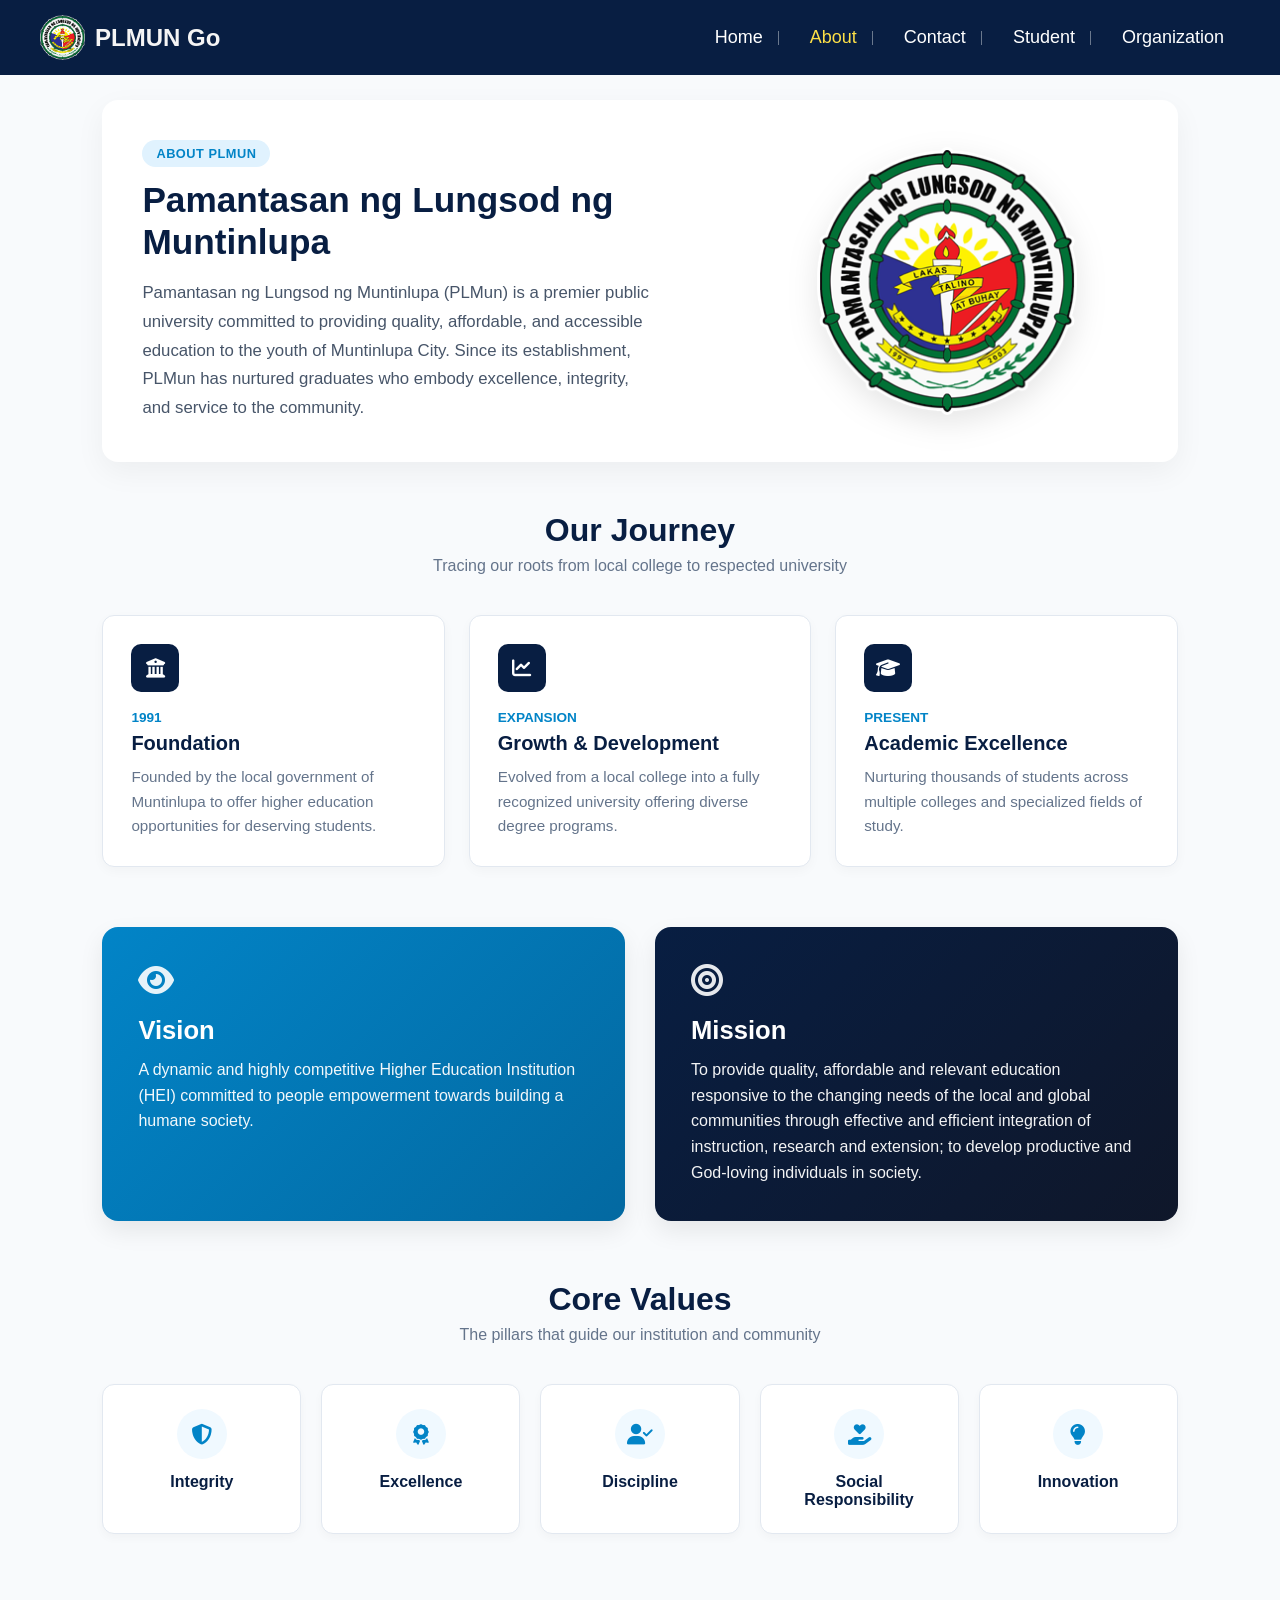
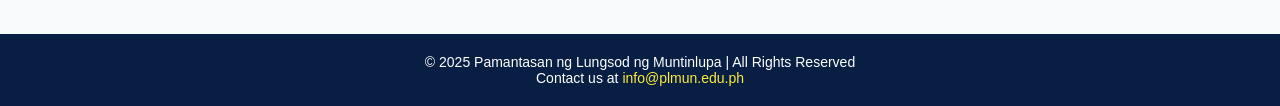
==== PLMUN Go/about.html @ 02c5a623 "Initial commit" ====
<!DOCTYPE html>
<html lang="en">
<head>
  <meta charset="UTF-8">
  <meta name="viewport" content="width=device-width, initial-scale=1.0">
  <title>About | PLMUN GO</title>
  <link rel="stylesheet" href="style.css">
  <!-- FontAwesome Icons for modern visuals -->
  <link rel="stylesheet" href="https://cdnjs.cloudflare.com/ajax/libs/font-awesome/6.4.0/css/all.min.css">
</head>
<body class="student">
  <div class="container">
    <div class="wrapper">

      <!-- Navigation Header -->
      <nav class="top-nav">
        <div class="logo">
          <img src="images/plmunlogo.png" alt="PLMun Logo" class="logo-icon">
          <h1>PLMUN Go</h1>
        </div>

        <div class="nav-toggle">
          <span></span>
          <span></span>
          <span></span>
        </div>

        <div class="nav-links">
          <a href="index.html">Home</a>
          <a href="about.html" class="active">About</a>
          <a href="contact.html">Contact</a>
          <a href="student.html">Student</a>
          <a href="organization.html">Organization</a>
        </div>
      </nav>

      <main class="about-page">
        <!-- 1. Hero / Overview Section -->
        <section class="about-hero">
          <div class="hero-text">
            <span class="badge">ABOUT PLMUN</span>
            <h2>Pamantasan ng Lungsod ng Muntinlupa</h2>
            <p>
              Pamantasan ng Lungsod ng Muntinlupa (PLMun) is a premier public university committed to
              providing quality, affordable, and accessible education to the youth of Muntinlupa City.
              Since its establishment, PLMun has nurtured graduates who embody excellence,
              integrity, and service to the community.
            </p>
          </div>
          <div class="hero-image">
            <img src="images/plmunlogo.png" alt="PLMun Campus Graphic">
          </div>
        </section>

        <!-- 2. Interactive / Timeline History Section -->
        <section class="history-section">
          <div class="section-header">
            <h2>Our Journey</h2>
            <p>Tracing our roots from local college to respected university</p>
          </div>
          
          <div class="timeline">
            <div class="timeline-item">
              <div class="timeline-icon"><i class="fa-solid fa-building-columns"></i></div>
              <div class="timeline-content">
                <span class="year">1991</span>
                <h3>Foundation</h3>
                <p>Founded by the local government of Muntinlupa to offer higher education opportunities for deserving students.</p>
              </div>
            </div>

            <div class="timeline-item">
              <div class="timeline-icon"><i class="fa-solid fa-chart-line"></i></div>
              <div class="timeline-content">
                <span class="year">Expansion</span>
                <h3>Growth & Development</h3>
                <p>Evolved from a local college into a fully recognized university offering diverse degree programs.</p>
              </div>
            </div>

            <div class="timeline-item">
              <div class="timeline-icon"><i class="fa-solid fa-graduation-cap"></i></div>
              <div class="timeline-content">
                <span class="year">Present</span>
                <h3>Academic Excellence</h3>
                <p>Nurturing thousands of students across multiple colleges and specialized fields of study.</p>
              </div>
            </div>
          </div>
        </section>

        <!-- 3. Mission & Vision Grid -->
        <section class="mv-section">
          <div class="mv-card vision-card">
            <div class="mv-icon"><i class="fa-solid fa-eye"></i></div>
            <h3>Vision</h3>
            <p>
              A dynamic and highly competitive Higher Education Institution (HEI)
              committed to people empowerment towards building a humane society.
            </p>
          </div>

          <div class="mv-card mission-card">
            <div class="mv-icon"><i class="fa-solid fa-bullseye"></i></div>
            <h3>Mission</h3>
            <p>
              To provide quality, affordable and relevant education responsive to the changing
              needs of the local and global communities through effective and efficient integration
              of instruction, research and extension; to develop productive and God-loving individuals in society.
            </p>
          </div>
        </section>

        <!-- 4. Core Values Grid -->
        <section class="values-section">
          <div class="section-header">
            <h2>Core Values</h2>
            <p>The pillars that guide our institution and community</p>
          </div>

          <div class="values-grid">
            <div class="value-card">
              <div class="val-icon"><i class="fa-solid fa-shield-halved"></i></div>
              <h4>Integrity</h4>
            </div>
            <div class="value-card">
              <div class="val-icon"><i class="fa-solid fa-award"></i></div>
              <h4>Excellence</h4>
            </div>
            <div class="value-card">
              <div class="val-icon"><i class="fa-solid fa-user-check"></i></div>
              <h4>Discipline</h4>
            </div>
            <div class="value-card">
              <div class="val-icon"><i class="fa-solid fa-hand-holding-heart"></i></div>
              <h4>Social Responsibility</h4>
            </div>
            <div class="value-card">
              <div class="val-icon"><i class="fa-solid fa-lightbulb"></i></div>
              <h4>Innovation</h4>
            </div>
          </div>
        </section>
      </main>

      <!-- Footer -->
      <footer>
        <p>© 2025 Pamantasan ng Lungsod ng Muntinlupa | All Rights Reserved</p>
        <p>Contact us at <a href="mailto:info@plmun.edu.ph">info@plmun.edu.ph</a></p>
      </footer>

    </div> <!-- end .wrapper -->
  </div> <!-- end .container -->
  

  <script src="script.js"></script>
  <script>
    const navToggle = document.querySelector('.nav-toggle');
    const navLinks = document.querySelector('.nav-links');

    navToggle.addEventListener('click', () => {
      navLinks.classList.toggle('active');
    });
  </script>
</body>
</html>
---- PLMUN Go/style.css ----
/* General reset */
* {
  margin: 0;
  padding: 0;
  box-sizing: border-box;
  font-family: 'Poppins', sans-serif;
}

html {
  overflow-y: scroll;
}


body {
  display: flex;
  flex-direction: column;
  min-height: 100vh;
  background-color: #f9fafb;
  overflow-x: hidden;
}

main {
  flex: 1;
}

/* WRAPPER */
.wrapper {
  max-width: 2000px;
  margin: 0 auto;
  background: #fff;
}

/* TOP NAV */
.top-nav {
  position: fixed;
  top: 0;
  left: 0;
  width: 100%;
  display: flex;
  justify-content: space-between;
  align-items: center;
  padding: 15px 40px;
  background-color: #081e42;
  z-index: 1000;
  transition: all s ease;
}

/* NAVBAR WHEN SCROLLED */
.top-nav.scrolled {
    background: linear-gradient(
        to bottom,
        rgba(220, 225, 232, 0.88) 0%,
        rgba(134, 164, 206, 0.65) 55%,
        rgba(47, 75, 114, 0.15) 100%
    );

    backdrop-filter: blur(14px);
    -webkit-backdrop-filter: blur(14px);

    border-bottom: 1px solid rgba(255, 255, 255, 0.25);
    box-shadow: 0 4px 18px rgba(8, 30, 66, 0.08);
}

/* LOGO TEXT */
.top-nav.scrolled .logo h1 {
  color: #081e42;
}

/* NAV LINKS */
.top-nav.scrolled .nav-links a {
  color: #081e42;
}

/* ACTIVE LINK */
.top-nav.scrolled .nav-links a.active {
  color: #D5A900;
}


.top-nav {
  background-color: #081e42;
}

body.about .top-nav,
body.contact .top-nav,
body.student .top-nav,
body.organization .top-nav,
body.services .top-nav,
body.campusmap .top-nav {
  background-color: #081e42;
}

.logo {
  display: flex;
  align-items: center;
  gap: 10px;
}

.logo-icon {
  width: 45px;
  height: 45px;
}

.top-nav h1 {
  color: #f5f5f5;
}

.top-nav .nav-links {
  display: flex;
  flex-wrap: wrap;
  gap: 15px;
}

.top-nav .nav-links a {
  color: white;
  text-decoration: none;
  font-size: 18px;
}

.top-nav .nav-links a:hover {
  color: #ffd700;
}

/* Hamburger toggle for mobile */
.nav-toggle {
  display: none;
  flex-direction: column;
  cursor: pointer;
}

.nav-toggle span {
  height: 3px;
  width: 25px;
  background: white;
  margin: 4px 0;
  border-radius: 2px;
}

@media (max-width: 768px) {
  .nav-toggle {
    display: flex;
  }

  .top-nav .nav-links {
    display: none;
    flex-direction: column;
    width: 100%;
    gap: 10px;
    background-color: rgba(8, 30, 66, 0.95);
    position: absolute;
    top: 60px;
    left: 0;
    padding: 10px 0;
  }

  .top-nav .nav-links.active {
    display: flex;
  }

  .top-nav .nav-links a {
    margin: 5px 20px;
    font-size: 16px;
  }
}

/* HERO SECTION */
.hero {
  background-image: url('images/plmun.png');
  background-size: cover;
  background-position: center;
  height: 40vh;
  min-height: 250px;
  display: flex;
  align-items: center;
  justify-content: center;
  position: relative;
  color: white;
  text-align: center;
  padding: 0 10px;
  padding-top: 30px; 
}

.hero::before {
  content: "";
  position: absolute;
  inset: 0;
  background: rgba(0, 0, 0, 0.4);
}

.hero-text {
  position: relative;
  z-index: 1;
  max-width: 90%;
}

.hero-text h1 {
  font-size: 3em;
}

.hero-text p {
  font-size: 1.2em;
}

/* HERO SECTION RESPONSIVE */
@media (max-width: 768px) {
  .hero {
    padding-top: 60px; /* slightly smaller padding on phones */
  }

  .hero-text h1 {
    font-size: 1.8em;
  }

  .hero-text p {
    font-size: 1em;
  }
}

/* LOWER NAV */
.lower-nav {
  background-color: #081e42;
  display: flex;
  justify-content: center;
  flex-wrap: wrap;
  gap: 40px;
  padding: 15px 0;
}

.lower-nav a {
  color: white;
  text-decoration: none;
  font-size: 18px;
  font-weight: 500;
  transition: color 0.3s;
}

.lower-nav a:hover {
  color: #ffd700;
}

/*.lower-nav {
  background-color: #081e42;
  height: 40px; 
  width: 100%;
}*/


@media (max-width: 768px) {
  .lower-nav {
    display: flex;
    flex-wrap: nowrap;         /* Never wrap */
    justify-content: space-between; /* Spread evenly */
    overflow-x: auto;          /* Allow horizontal scroll if needed */
    padding: 10px 15px;
    gap: 10px;
  }

  .lower-nav a {
    flex: 0 0 auto;            /* Prevent shrinking */
    font-size: 10px;           /* Adjust font for mobile */
    white-space: nowrap;        /* Prevent text from breaking */
    margin: 0;                  /* Remove extra margin */
  }

  /* Optional: hide scrollbar for cleaner look */
  .lower-nav::-webkit-scrollbar {
    display: none;
  }
}


/* ABOUT SECTION */
.about {
  padding: 35px 10%;
  background-color: #f4f4f4;
  text-align: center;
}

.about h1 {
  color: #081e42;
  margin-bottom: 3px;
}

.campus-map-img {
  width: 100%;
  max-width: 950px;
  height: auto;
  display: block;
  margin: 20px auto;
}

/* MAP WRAPPER AND PINS */
.map-wrapper {
  position: relative;
  display: inline-block;
}

.map-pin {
  width: 18px;
  height: 18px;
  background: rgb(247, 247, 247);
  border-radius: 50%;
  position: absolute;
  cursor: pointer;
  transform: translate(-50%, -50%);
  transition: transform 0.2s ease;
  animation: pulse 1.3s infinite ease-out;
}

.map-pin:hover {
  transform: scale(1.3) translate(-50%, -50%);
}

@keyframes pulse {
  0% {
    box-shadow: 0 0 0 0 rgba(77, 106, 142, 0.6);
  }
  70% {
    box-shadow: 0 0 0 15px rgba(10, 58, 117, 0);
  }
  100% {
    box-shadow: 0 0 0 0 rgba(10, 58, 117, 0);
  }
}

.map-popup {
  position: absolute;
  background: white;
  padding: 10px;
  border-radius: 10px;
  box-shadow: 0 4px 15px rgba(0,0,0,0.25);
  width: 230px;
  display: none;
  z-index: 999;
}

.map-popup img {
  width: 100%;
  height: auto;
  border-radius: 8px;
  margin-bottom: 8px;
}

.map-wrapper {
  position: relative; /* Required for pin & popup positioning */
}

.map-popup {
  display: none; /* Hidden by default */
  position: absolute;
  z-index: 1000;
  background: #ffffff;
  border: 1px solid #ccc;
  padding: 10px;
  border-radius: 8px;
  box-shadow: 0 4px 8px rgba(0,0,0,0.2);
  pointer-events: none; /* Prevents flickering when hovering */
}

.map-popup img {
  max-width: 150px;
  height: auto;
  display: block;
  border-radius: 4px;
  margin-bottom: 5px;
}

/* `DIRECTORY SECTION */
/* Office Directory*/
.office-directory {
  margin: 40px 10%;
}

.office-directory.has-open-building {
  padding-bottom: 380px;
}

.directory-title {
  font-size: 32px;
  margin-bottom: 18px;
  font-weight: 700;
  color: #081e42;
  text-align: left;
}

/* 4. Directory Grid layout alignment */
.office-directory-grid {
  display: grid;
  grid-template-columns: repeat(2, 1fr);
  gap: 20px;
  align-items: start; /* Keeps neighboring card aligned to the top */
}

/* 1. Ensure building cards use static positioning and expand vertically */
.building-card {
  position: relative;
  background: #ffffff;
  border-radius: 12px;
  border: 1px solid #e2e8f0;
  overflow: hidden;
  height: auto !important; /* Allows height to expand dynamically */
  transition: all 0.3s ease;
}


/* Header looks like UMak: minimal, bold */
.building-header {
  width: 100%;
  padding: 16px 18px;
  text-align: left;
  background: #ffffff;
  border: none;
  font-size: 18px;
  font-weight: 700;
  color: #122048;
  display: flex;
  align-items: center;
  justify-content: space-between;
  cursor: pointer;
}

.building-header:hover {
  background-color: #ebf2c0;
}


/* plus/minus icon */
.building-icon {
  display: inline-block;
  width: 28px;
  height: 28px;
  line-height: 28px;
  text-align: center;
  font-weight: 700;
  border-radius: 6px;
  background: #f3f6fb;
  color: #0d2361;
  transition: transform 0.25s ease, background 0.25s ease;
}

/* WRAPPER (pushes footer) */
.building-content-wrapper {
  position: relative;
  overflow: visible;
  max-height: 0;
  transition: max-height 0.35s ease;
}

/* 2. Hidden content when card is closed */
.building-content {
  display: none;
  position: static !important; /* Removes absolute positioning */
  padding: 16px 20px;
  background: #ffffff;
  border-top: 1px solid #f1f5f9;
}

/* 3. Show content in standard document flow when active */
.building-card.active .building-content {
  display: block !important;
}

/* details (floor) styling — native but styled cleanly */
.building-content details {
  margin-bottom: 10px;
  background: transparent;
  border-radius: 6px;
  padding: 0;
}

.building-content summary {
  list-style: none;
  cursor: pointer;
  font-weight: 600;
  padding: 10px 12px;
  border-radius: 8px;
  background: #fafafa;
  border: 1px solid #eee;
  display: block;
}

.building-content summary::-webkit-details-marker {
  display: none;
}

.building-content details[open] summary {
  background: #fff;
  border-color: #e6eefc;
  box-shadow: 0 4px 12px rgba(10,45,120,0.04);
}

.building-content ul {
  margin: 8px 12px 12px 18px;
  padding: 0;
}

.building-content ul li {
  margin: 6px 0;
  color: #333;
  font-size: 15px;
}

.building-card {
  align-self: start;
}


/* Active state for header icon */
.building-card.active .building-icon {
  transform: rotate(45deg);
  background: #eaf1ff;
}

/* Responsive adjustment for phones */
@media (max-width: 768px) {
  .office-directory-grid {
    grid-template-columns: 1fr;
  }
}


/* ORGANIZATION IMAGES */
img {
  width: 100px;
  height: 100px;
}


/* FOOTER */
footer {
  width: 100%;
  background-color: #081e42;
  color: white;
  text-align: center;
  padding: 20px 0;  
  font-size: 14px;
  margin-top: auto;
}

footer a {
  color: #FFEB3B;
  text-decoration: none;
}

footer a:hover {
  text-decoration: underline;
}

/* CONTACT PAGE */
body.contact {
  background-color: #ffffff;
}

.content {
  max-width: 600px;
  margin: 100px auto;
  background: #ffffff;
  padding: 40px;
  border-radius: 10px;
  box-shadow: 0 4px 15px rgba(0, 0, 0, 0.1);
}

.content h1 {
  color: #081e42;
  margin-bottom: 10px;
  text-align: center;
}

.content p {
  text-align: center;
  margin-bottom: 25px;
  color: #444;
}

form {
  display: flex;
  flex-direction: column;
  gap: 15px;
}

label {
  font-weight: 500;
  color: #222;
}

input,
textarea {
  width: 100%;
  padding: 10px 12px;
  border: 1px solid #ccc;
  border-radius: 6px;
  font-size: 15px;
  transition: border 0.3s;
}

input:focus,
textarea:focus {
  border-color: #004225;
  outline: none;
}

button {
  background-color: #081e42;
  color: white;
  border: none;
  padding: 12px;
  border-radius: 6px;
  font-size: 16px;
  cursor: pointer;
  transition: background 0.3s;
}

button:hover {
  background-color: #ebf2c0;
}

/* RESPONSIVE FIXES */
@media (max-width: 1024px) {
  .hero-text h1 {
    font-size: 2.5em;
  }
}

@media (max-width: 768px) {
  .hero-text h1 {
    font-size: 2em;
  }

  .card {
    width: 90%;
    max-width: 280px;
  }

  .map-pin {
    width: 14px;
    height: 14px;
  }

  .map-popup {
    width: 180px;
    font-size: 14px;
  }
}

.google-maps-link {
  text-align: center;
  margin: 20px 0;
}

.google-maps-link a {
  display: inline-block;
  background-color: #081e42;
  color: white;
  padding: 12px 22px;
  border-radius: 8px;
  text-decoration: none;
  font-weight: 600;
  transition: 0.3s;
}

.google-maps-link a:hover {
  background-color: #ebf2c0;
  color: #081e42;
}


/* GOOGLE MAPS PREVIEW */
.google-map-preview {
  position: relative;
  width: 85%;
  max-width: 850px;
  margin: 30px auto;
  border-radius: 12px;
  overflow: hidden;
  box-shadow: 0 4px 15px rgba(0,0,0,0.12);
}

.google-map-preview iframe {
  display: block;
  width: 100%;
  height: 350px;
  border: none;
}

.open-maps-button {
  position: absolute;
  top: 15px;
  left: 15px;
  background: white;
  color: #333;
  padding: 12px 18px;
  border-radius: 6px;
  text-decoration: none;
  font-weight: 600;
  font-size: 14px;
  box-shadow: 0 2px 8px rgba(0,0,0,0.2);
  z-index: 2;
}

.open-maps-button:hover {
  background: #f1f1f1;
  color: #081e42;
}

/* AI FACILITY PHOTO */
.ai-facility-image {
    display: block;
    width: 100%;
    max-width: 450px;
    height: 250px;
    object-fit: cover;
    border-radius: 12px;
    margin-top: 15px;
    box-shadow: 0 4px 12px rgba(0, 0, 0, 0.12);
}


/* AI ASSISTANT - FLOATING PANEL OVER CAMPUS MAP */
.ai-section {
    position: relative;
    top: auto;
    left: auto;
    transform: none;
    z-index: 1;
    margin: 30px auto;

    width: 90%;
    max-width: 650px;
    padding: 18px;
    box-sizing: border-box;

    display: grid;
    grid-template-columns: 1fr 180px;
    gap: 12px;

    background: linear-gradient(135deg, rgba(8, 30, 66, 0.96), rgba(91, 75, 160, 0.94));
    color: white;
    border-radius: 18px;
    box-shadow: 0 8px 25px rgba(0, 0, 0, 0.25);
}

.ai-section h2,
.ai-section p {
    grid-column: 1 / -1;
    margin: 0;
}

.ai-section h2 {
    font-size: 20px;
}

.ai-section p {
    font-size: 13px;
    opacity: 0.9;
}

#user-input {
    grid-column: 1;
    width: 100%;
    min-width: 0;
    padding: 11px 13px;
    border: none;
    border-radius: 10px;
    box-sizing: border-box;
}

#send-button {
    grid-column: 2;
    grid-row: 3;
    padding: 10px 16px;
    border: none;
    border-radius: 10px;
    background: #ffffff;
    color: #081e42;
    font-weight: bold;
    cursor: pointer;
}

#ai-response {
    grid-column: 1;
    grid-row: 4;
    padding: 12px;
    background: rgba(255, 255, 255, 0.12);
    border-radius: 10px;
    line-height: 1.5;
    min-height: 65px;
}

#ai-image {
    grid-column: 2;
    grid-row: 4;
    min-width: 0;
}

.ai-facility-image {
    width: 100%;
    height: 130px;
    object-fit: cover;
    border-radius: 10px;
    margin: 0;
}

/* Keep the panel usable on smaller screens */
@media (max-width: 600px) {
    .ai-section {
        width: 94%;
        grid-template-columns: 1fr;
    }

    #user-input,
    #send-button,
    #ai-response,
    #ai-image {
        grid-column: 1;
        grid-row: auto;
    }
}

/* ==========================================================================
   ENHANCED ABOUT PAGE STYLES
   ========================================================================== */

.about-page {
  padding: 100px 8% 60px;
  background-color: #f8fafc;
  color: #1e293b;
}

.section-header {
  text-align: center;
  margin-bottom: 40px;
}

.section-header h2 {
  font-size: 2rem;
  color: #081e42;
  margin-bottom: 8px;
}

.section-header p {
  color: #64748b;
  font-size: 1rem;
}

/* --- Hero Section --- */
.about-hero {
  display: grid;
  grid-template-columns: 1.2fr 0.8fr;
  gap: 40px;
  align-items: center;
  background: #ffffff;
  padding: 40px;
  border-radius: 16px;
  box-shadow: 0 10px 30px rgba(0, 0, 0, 0.05);
  margin-bottom: 50px;
}

.badge {
  display: inline-block;
  background-color: #e0f2fe;
  color: #0284c7;
  font-weight: 600;
  font-size: 0.8rem;
  padding: 6px 14px;
  border-radius: 20px;
  margin-bottom: 12px;
  letter-spacing: 0.5px;
}

.hero-text h2 {
  font-size: 2.2rem;
  color: #081e42;
  margin-bottom: 16px;
  line-height: 1.2;
}

.hero-text p {
  font-size: 1.05rem;
  line-height: 1.7;
  color: #475569;
}

.hero-image {
  display: flex;
  justify-content: center;
}

.hero-image img {
  max-width: 260px;
  width: 100%;
  height: auto;
  filter: drop-shadow(0 10px 15px rgba(0,0,0,0.1));
}

/* --- History Timeline Section --- */
.history-section {
  margin-bottom: 60px;
}

.timeline {
  display: grid;
  grid-template-columns: repeat(auto-fit, minmax(280px, 1fr));
  gap: 24px;
  position: relative;
}

.timeline-item {
  background: #ffffff;
  padding: 28px;
  border-radius: 12px;
  border: 1px solid #e2e8f0;
  box-shadow: 0 4px 12px rgba(0, 0, 0, 0.03);
  transition: transform 0.3s ease, box-shadow 0.3s ease;
  position: relative;
}

.timeline-item:hover {
  transform: translateY(-5px);
  box-shadow: 0 12px 24px rgba(0, 0, 0, 0.08);
}

.timeline-icon {
  width: 48px;
  height: 48px;
  background: #081e42;
  color: #ffffff;
  border-radius: 10px;
  display: flex;
  align-items: center;
  justify-content: center;
  font-size: 1.2rem;
  margin-bottom: 16px;
}

.timeline-content .year {
  font-size: 0.85rem;
  font-weight: 700;
  color: #0284c7;
  text-transform: uppercase;
}

.timeline-content h3 {
  font-size: 1.25rem;
  color: #081e42;
  margin: 6px 0 10px;
}

.timeline-content p {
  font-size: 0.95rem;
  color: #64748b;
  line-height: 1.6;
}

/* --- Mission & Vision Grid --- */
.mv-section {
  display: grid;
  grid-template-columns: repeat(auto-fit, minmax(320px, 1fr));
  gap: 30px;
  margin-bottom: 60px;
}

.mv-card {
  padding: 36px;
  border-radius: 16px;
  color: #ffffff;
  box-shadow: 0 10px 25px rgba(0, 0, 0, 0.08);
}

.vision-card {
  background: linear-gradient(135deg, #0284c7 0%, #0369a1 100%);
}

.mission-card {
  background: linear-gradient(135deg, #081e42 0%, #0f172a 100%);
}

.mv-icon {
  font-size: 2rem;
  margin-bottom: 16px;
  opacity: 0.9;
}

.mv-card h3 {
  font-size: 1.6rem;
  margin-bottom: 12px;
}

.mv-card p {
  font-size: 1rem;
  line-height: 1.6;
  opacity: 0.95;
}

/* --- Core Values Grid --- */
.values-section {
  margin-bottom: 40px;
}

.values-grid {
  display: grid;
  grid-template-columns: repeat(auto-fit, minmax(180px, 1fr));
  gap: 20px;
}

.value-card {
  background: #ffffff;
  padding: 24px;
  border-radius: 12px;
  text-align: center;
  border: 1px solid #e2e8f0;
  box-shadow: 0 4px 10px rgba(0,0,0,0.03);
  transition: all 0.3s ease;
}

.value-card:hover {
  transform: translateY(-6px);
  border-color: #0284c7;
  box-shadow: 0 10px 20px rgba(2, 132, 199, 0.12);
}

.val-icon {
  width: 50px;
  height: 50px;
  background: #f0f9ff;
  color: #0284c7;
  border-radius: 50%;
  display: flex;
  align-items: center;
  justify-content: center;
  font-size: 1.3rem;
  margin: 0 auto 14px;
}

.value-card h4 {
  font-size: 1rem;
  color: #081e42;
  font-weight: 600;
}

/* Responsive adjustments */
@media (max-width: 768px) {
  .about-hero {
    grid-template-columns: 1fr;
    text-align: center;
  }
  
  .hero-image {
    order: -1;
  }
  
  .mv-section {
    grid-template-columns: 1fr;
  }
}

/* ==========================================================================
   STUDENT LIFE PAGE STYLES (PORTAL & DASHBOARD DESIGN)
   ========================================================================== */

.student-page {
  padding: 100px 8% 60px;
  background-color: #f1f5f9;
}

.student-section {
  margin-bottom: 50px;
}

.section-title {
  margin-bottom: 24px;
}

.section-title h2 {
  font-size: 1.8rem;
  color: #081e42;
  display: flex;
  align-items: center;
  gap: 12px;
}

.icon-gold {
  color: #eab308;
}

.section-title p {
  color: #64748b;
  font-size: 0.98rem;
  margin-top: 4px;
}

/* --- Hero Banner --- */
.student-hero {
  background: linear-gradient(135deg, #081e42 0%, #1e3a8a 60%, #0284c7 100%);
  color: #ffffff;
  padding: 45px 40px;
  border-radius: 20px;
  box-shadow: 0 15px 35px rgba(8, 30, 66, 0.15);
  margin-bottom: 40px;
  position: relative;
  overflow: hidden;
}

.student-tag {
  display: inline-block;
  background: rgba(255, 255, 255, 0.15);
  backdrop-filter: blur(8px);
  padding: 6px 14px;
  border-radius: 30px;
  font-size: 0.78rem;
  font-weight: 700;
  letter-spacing: 1px;
  margin-bottom: 16px;
  color: #fde047;
}

.hero-content h1 {
  font-size: 2.4rem;
  margin-bottom: 14px;
}

.hero-content p {
  font-size: 1.05rem;
  line-height: 1.7;
  max-width: 850px;
  opacity: 0.92;
}

.quick-highlights {
  display: flex;
  flex-wrap: wrap;
  gap: 12px;
  margin-top: 24px;
}

.pill-badge {
  background: rgba(255, 255, 255, 0.1);
  border: 1px solid rgba(255, 255, 255, 0.2);
  padding: 8px 16px;
  border-radius: 20px;
  font-size: 0.88rem;
  display: flex;
  align-items: center;
  gap: 8px;
}

/* --- Academic Support Cards --- */
.support-grid {
  display: grid;
  grid-template-columns: repeat(auto-fit, minmax(280px, 1fr));
  gap: 24px;
}

.support-card {
  background: #ffffff;
  padding: 30px;
  border-radius: 16px;
  box-shadow: 0 4px 15px rgba(0, 0, 0, 0.03);
  border: 1px solid #e2e8f0;
  transition: all 0.3s ease;
  position: relative;
  overflow: hidden;
}

.support-card::before {
  content: '';
  position: absolute;
  top: 0;
  left: 0;
  width: 100%;
  height: 4px;
  background: #0284c7;
  opacity: 0;
  transition: opacity 0.3s ease;
}

.support-card:hover {
  transform: translateY(-6px);
  box-shadow: 0 12px 25px rgba(0, 0, 0, 0.08);
}

.support-card:hover::before {
  opacity: 1;
}

.support-icon {
  width: 52px;
  height: 52px;
  border-radius: 12px;
  display: flex;
  align-items: center;
  justify-content: center;
  font-size: 1.3rem;
  margin-bottom: 18px;
}

.support-icon.blue { background: #e0f2fe; color: #0284c7; }
.support-icon.green { background: #dcfce7; color: #16a34a; }
.support-icon.purple { background: #f3e8ff; color: #9333ea; }

.support-card h3 {
  color: #081e42;
  font-size: 1.25rem;
  margin-bottom: 10px;
}

.support-card p {
  color: #64748b;
  font-size: 0.95rem;
  line-height: 1.6;
}

/* --- Scholarship Cards --- */
.scholarship-container {
  display: flex;
  flex-direction: column;
  gap: 16px;
}

.scholar-item {
  background: #ffffff;
  padding: 22px 28px;
  border-radius: 14px;
  display: flex;
  align-items: center;
  gap: 20px;
  border: 1px solid #e2e8f0;
  box-shadow: 0 2px 8px rgba(0,0,0,0.02);
  transition: transform 0.2s ease, border-color 0.2s ease;
}

.scholar-item:hover {
  transform: translateX(6px);
  border-color: #3b82f6;
}

.scholar-badge {
  width: 48px;
  height: 48px;
  background: #fef3c7;
  color: #d97706;
  border-radius: 50%;
  display: flex;
  align-items: center;
  justify-content: center;
  font-size: 1.2rem;
  flex-shrink: 0;
}

.scholar-details h3 {
  font-size: 1.1rem;
  color: #081e42;
  margin-bottom: 2px;
}

.scholar-details .sub-text {
  display: inline-block;
  font-size: 0.78rem;
  font-weight: 700;
  color: #2563eb;
  text-transform: uppercase;
  margin-bottom: 6px;
}

.scholar-details p {
  font-size: 0.92rem;
  color: #64748b;
  line-height: 1.5;
}

/* --- Campus Experience Banner --- */
.campus-experience-banner {
  background: #0f172a;
  color: #ffffff;
  padding: 40px;
  border-radius: 18px;
  text-align: center;
  box-shadow: 0 10px 25px rgba(0,0,0,0.1);
}

.banner-text h2 {
  font-size: 1.8rem;
  margin-bottom: 12px;
  color: #38bdf8;
}

.banner-text p {
  max-width: 700px;
  margin: 0 auto 20px;
  color: #94a3b8;
  font-size: 1.05rem;
  line-height: 1.6;
}

.banner-motto {
  display: inline-block;
  background: #0284c7;
  color: #ffffff;
  font-weight: 700;
  padding: 10px 24px;
  border-radius: 30px;
  letter-spacing: 0.5px;
}

/* Responsive */
@media (max-width: 768px) {
  .scholar-item {
    flex-direction: column;
    align-items: flex-start;
  }
}

/* ==========================================================================
   EQUAL 4-PHOTO GALLERY GRID
   ========================================================================== */

.equal-grid {
  display: grid;
  grid-template-columns: repeat(2, 1fr);
  gap: 20px;
}

.equal-item {
  position: relative;
  height: 240px;
  border-radius: 16px;
  overflow: hidden;
  box-shadow: 0 4px 15px rgba(0, 0, 0, 0.05);
  border: 1px solid #e2e8f0;
}

.equal-item img {
  width: 100%;
  height: 100%;
  object-fit: cover;
  display: block;
  transition: transform 0.4s ease;
}

.equal-item:hover img {
  transform: scale(1.06);
}

.equal-overlay {
  position: absolute;
  inset: 0;
  background: linear-gradient(to top, rgba(8, 30, 66, 0.85) 0%, transparent 60%);
  display: flex;
  align-items: flex-end;
  padding: 20px;
  opacity: 0;
  transition: opacity 0.3s ease;
}

.equal-item:hover .equal-overlay {
  opacity: 1;
}

.equal-overlay span {
  color: #ffffff;
  font-weight: 600;
  font-size: 1rem;
  letter-spacing: 0.5px;
}

/* Responsive adjustment for small mobile screens */
@media (max-width: 600px) {
  .equal-grid {
    grid-template-columns: 1fr;
  }
  .equal-item {
    height: 200px;
  }
}

/* ==========================================================================
   ORGANIZATION PAGE (SPLIT CONTENT WITH STANDARD NAV & FOOTER)
   ========================================================================== */

/* --- Ensure grid items stretch to match each other's full height --- */
.org-split-container {
  display: grid;
  grid-template-columns: 1fr 1fr;
  gap: 30px;
  padding: 110px 8% 60px;
  align-items: stretch; /* <--- Change from 'start' to 'stretch' */
}

/* --- Left Side: Building Image Pane --- */
.org-image-pane {
  background-image: url('images/Research Building.png');
  background-size: cover;
  background-position: center;
  background-repeat: no-repeat;
  height: 100%; /* <--- Change from 580px to 100% */
  min-height: 580px; /* Ensures it stays tall even on shorter screens */
  border-radius: 20px;
  position: sticky;
  top: 110px;
  box-shadow: 0 10px 30px rgba(8, 30, 66, 0.12);
  display: flex;
  align-items: flex-end;
  padding: 24px;
  overflow: hidden;
}

.image-caption-badge {
  background: rgba(8, 30, 66, 0.85);
  backdrop-filter: blur(8px);
  color: #ffffff;
  padding: 10px 18px;
  border-radius: 30px;
  font-size: 0.88rem;
  font-weight: 600;
  display: flex;
  align-items: center;
  gap: 8px;
  border: 1px solid rgba(255, 255, 255, 0.2);
}

.image-caption-badge i {
  color: #fde047; /* Gold icon */
}

/* --- Right Side: Content Blocks --- */
.org-text-pane {
  display: flex;
  flex-direction: column;
  gap: 24px;
}

.org-header-block {
  margin-bottom: 8px;
}

.org-header-block h1 {
  font-size: 2.2rem;
  color: #081e42;
  margin-bottom: 12px;
  display: flex;
  align-items: center;
  gap: 12px;
}

.org-header-block p {
  font-size: 1.05rem;
  line-height: 1.7;
  color: #64748b;
}

/* Styled Content Cards */
.org-card {
  background: #ffffff;
  padding: 28px;
  border-radius: 16px;
  border: 1px solid #e2e8f0;
  box-shadow: 0 4px 15px rgba(0, 0, 0, 0.03);
  transition: transform 0.3s ease, border-color 0.3s ease;
}

.org-card:hover {
  transform: translateY(-4px);
  border-color: #0284c7;
}

.org-card h2 {
  font-size: 1.3rem;
  color: #081e42;
  margin-bottom: 16px;
  display: flex;
  align-items: center;
  gap: 10px;
}

.org-card p {
  font-size: 0.98rem;
  line-height: 1.65;
  color: #64748b;
}

/* Styled Bullet Points with Checkmarks */
.styled-org-list {
  list-style: none;
  padding: 0;
  margin: 0;
}

.styled-org-list li {
  position: relative;
  padding-left: 28px;
  margin-bottom: 14px;
  font-size: 0.98rem;
  line-height: 1.6;
  color: #64748b;
}

.styled-org-list li:last-child {
  margin-bottom: 0;
}

.styled-org-list li::before {
  content: '✓';
  position: absolute;
  left: 0;
  top: 0;
  color: #16a34a; /* Green checkmark */
  font-weight: bold;
  font-size: 1rem;
}

.styled-org-list li strong {
  color: #081e42;
}

/* Icon Colors */
.icon-gold { color: #eab308; }
.icon-blue { color: #0284c7; }

/* Responsive adjustments for smaller devices */
@media (max-width: 992px) {
  .org-split-container {
    grid-template-columns: 1fr;
    padding-top: 100px;
  }

  .org-image-pane {
    position: relative;
    top: 0;
    height: 320px;
  }
}

/* ==========================================================================
   ADMISSIONS PAGE (FLOWCHART & ACCORDION DESIGN)
   ========================================================================== */

.admissions-container {
  padding: 40px 8% 60px;
  background-color: #f8fafc;
}

/* Sub-nav banner header */
.sub-nav-hero {
  background: linear-gradient(rgba(8, 30, 66, 0.85), rgba(8, 30, 66, 0.85)), url('images/Research Building.png');
  background-size: cover;
  background-position: center;
  color: #ffffff;
  padding-top: 100px;
  text-align: center;
}

.hero-overlay-text {
  padding: 30px 20px;
}

.hero-overlay-text h1 {
  font-size: 2.5rem;
  letter-spacing: 1px;
}

.hero-overlay-text p {
  color: #93c5fd;
  font-size: 1rem;
  margin-top: 6px;
}

.sub-nav-bar {
  display: flex;
  justify-content: center;
  background: rgba(15, 23, 42, 0.95);
  backdrop-filter: blur(8px);
  border-top: 1px solid rgba(255,255,255,0.1);
  overflow-x: auto;
}

.sub-link {
  color: #94a3b8;
  padding: 14px 24px;
  text-decoration: none;
  font-weight: 600;
  font-size: 0.92rem;
  transition: all 0.3s ease;
  border-bottom: 3px solid transparent;
}

.sub-link:hover, .sub-link.active {
  color: #ffffff;
  border-bottom-color: #38bdf8;
  background: rgba(255, 255, 255, 0.05);
}

/* Intro Section */
.adm-intro {
  background: #ffffff;
  padding: 30px;
  border-radius: 16px;
  border: 1px solid #e2e8f0;
  margin-bottom: 40px;
  box-shadow: 0 4px 12px rgba(0,0,0,0.02);
}

.adm-intro h2 {
  color: #081e42;
  font-size: 1.6rem;
  margin-bottom: 8px;
  display: flex;
  align-items: center;
  gap: 10px;
}

.adm-intro p {
  color: #64748b;
  font-size: 1rem;
  line-height: 1.6;
}

/* Section Header Titles */
.adm-section-header {
  margin-bottom: 24px;
}

.adm-section-header h3 {
  font-size: 1.4rem;
  color: #081e42;
  display: flex;
  align-items: center;
  gap: 10px;
}

.adm-section-header p {
  color: #64748b;
  font-size: 0.92rem;
  margin-top: 4px;
}

/* --- 1. Step-by-Step Connected Flowchart --- */
.process-flowchart {
  display: flex;
  flex-direction: column;
  gap: 0;
  position: relative;
  margin-bottom: 40px;
}

.flow-step {
  display: flex;
  gap: 20px;
  position: relative;
  padding-bottom: 28px;
}

/* Vertical connecting line */
.flow-step:not(:last-child)::before {
  content: '';
  position: absolute;
  left: 22px;
  top: 45px;
  bottom: 0;
  width: 3px;
  background: #cbd5e1;
}

.step-number {
  width: 46px;
  height: 46px;
  border-radius: 50%;
  background: #0284c7;
  color: #ffffff;
  font-weight: 700;
  font-size: 1.2rem;
  display: flex;
  align-items: center;
  justify-content: center;
  flex-shrink: 0;
  box-shadow: 0 4px 10px rgba(2, 132, 199, 0.25);
  z-index: 2;
}

.step-content {
  background: #ffffff;
  padding: 18px 24px;
  border-radius: 12px;
  border: 1px solid #e2e8f0;
  width: 100%;
  box-shadow: 0 2px 8px rgba(0,0,0,0.02);
}

.step-content h4 {
  font-size: 1.1rem;
  color: #081e42;
  margin-bottom: 4px;
}

.step-content p {
  font-size: 0.92rem;
  color: #64748b;
  line-height: 1.5;
}

/* --- 2. Tuition Callout Banner --- */
.tuition-callout {
  background: linear-gradient(135deg, #065f46 0%, #047857 100%);
  color: #ffffff;
  padding: 32px;
  border-radius: 16px;
  margin-bottom: 40px;
  box-shadow: 0 10px 25px rgba(4, 120, 87, 0.15);
}

.tuition-badge {
  display: inline-flex;
  align-items: center;
  gap: 6px;
  background: rgba(255,255,255,0.2);
  padding: 6px 14px;
  border-radius: 20px;
  font-size: 0.78rem;
  font-weight: 700;
  letter-spacing: 0.5px;
  margin-bottom: 12px;
}

.tuition-callout h3 {
  font-size: 1.5rem;
  margin-bottom: 8px;
}

.tuition-callout p {
  font-size: 1rem;
  line-height: 1.6;
  opacity: 0.95;
}

/* --- 3. Interactive Accordions (HTML <details>) --- */
.accordion-container {
  display: flex;
  flex-direction: column;
  gap: 14px;
  margin-bottom: 30px;
}

.accordion-item {
  background: #ffffff;
  border: 1px solid #e2e8f0;
  border-radius: 12px;
  overflow: hidden;
  transition: border-color 0.2s ease;
}

.accordion-item[open] {
  border-color: #0284c7;
}

.accordion-header {
  padding: 18px 24px;
  font-weight: 600;
  color: #081e42;
  cursor: pointer;
  display: flex;
  justify-content: space-between;
  align-items: center;
  list-style: none; /* Hide default browser triangle */
  user-select: none;
}

.accordion-header::-webkit-details-marker {
  display: none;
}

.accordion-header span {
  display: flex;
  align-items: center;
  gap: 10px;
  font-size: 1.05rem;
}

.arrow-icon {
  color: #64748b;
  transition: transform 0.3s ease;
}

.accordion-item[open] .arrow-icon {
  transform: rotate(180deg);
  color: #0284c7;
}

.accordion-body {
  padding: 0 24px 20px;
  color: #64748b;
  font-size: 0.95rem;
  line-height: 1.6;
}

/* ==========================================================================
   ACADEMIC PROGRAMS PAGE STYLES
   ========================================================================== */

.programs-container {
  padding: 40px 8% 60px;
  background-color: #f8fafc;
}

.prog-intro {
  background: #ffffff;
  padding: 30px;
  border-radius: 16px;
  border: 1px solid #e2e8f0;
  margin-bottom: 40px;
  box-shadow: 0 4px 12px rgba(0, 0, 0, 0.02);
}

.prog-intro h2 {
  color: #081e42;
  font-size: 1.6rem;
  margin-bottom: 8px;
  display: flex;
  align-items: center;
  gap: 10px;
}

.prog-intro p {
  color: #64748b;
  font-size: 1rem;
  line-height: 1.6;
}

.prog-section-header {
  margin-bottom: 24px;
}

.prog-section-header h3 {
  font-size: 1.4rem;
  color: #081e42;
  display: flex;
  align-items: center;
  gap: 10px;
}

.prog-section-header p {
  color: #64748b;
  font-size: 0.92rem;
  margin-top: 4px;
}

/* College Grid Layout */
.college-grid {
  display: grid;
  grid-template-columns: repeat(auto-fit, minmax(320px, 1fr));
  gap: 20px;
  margin-bottom: 40px;
}

.college-card {
  background: #ffffff;
  padding: 26px;
  border-radius: 16px;
  border: 1px solid #e2e8f0;
  box-shadow: 0 4px 12px rgba(0, 0, 0, 0.03);
  transition: transform 0.3s ease, border-color 0.3s ease;
}

.college-card:hover {
  transform: translateY(-5px);
  border-color: #0284c7;
}

.college-badge {
  width: 44px;
  height: 44px;
  border-radius: 10px;
  display: flex;
  align-items: center;
  justify-content: center;
  font-size: 1.2rem;
  margin-bottom: 16px;
}

.college-badge.blue { background: #e0f2fe; color: #0284c7; }
.college-badge.green { background: #dcfce7; color: #16a34a; }
.college-badge.red { background: #fee2e2; color: #dc2626; }
.college-badge.purple { background: #f3e8ff; color: #9333ea; }
.college-badge.orange { background: #ffedd5; color: #ea580c; }
.college-badge.teal { background: #ccfbf1; color: #0d9488; }
.college-badge.yellow { background: #fef3c7; color: #d97706; }

.college-card h4 {
  font-size: 1.1rem;
  color: #081e42;
  margin-bottom: 14px;
  line-height: 1.4;
}

.college-card ul {
  list-style: none;
  padding: 0;
  margin: 0;
}

.college-card li {
  position: relative;
  padding-left: 20px;
  margin-bottom: 8px;
  font-size: 0.92rem;
  color: #475569;
  line-height: 1.5;
}

.college-card li::before {
  content: '•';
  position: absolute;
  left: 4px;
  color: #0284c7;
  font-size: 1.2rem;
  line-height: 1;
}

/* Split Row for Graduate and Special Programs */
.split-programs-row {
  display: grid;
  grid-template-columns: 1fr 1fr;
  gap: 24px;
}

.special-card {
  background: #ffffff;
  padding: 30px;
  border-radius: 16px;
  border: 1px solid #e2e8f0;
  box-shadow: 0 4px 15px rgba(0, 0, 0, 0.04);
}

.special-badge {
  width: 48px;
  height: 48px;
  border-radius: 50%;
  background: #081e42;
  color: #ffffff;
  display: flex;
  align-items: center;
  justify-content: center;
  font-size: 1.2rem;
  margin-bottom: 16px;
}

.special-badge.gold {
  background: #fef3c7;
  color: #d97706;
}

.special-card h3 {
  font-size: 1.3rem;
  color: #081e42;
  margin-bottom: 14px;
}

.special-desc {
  font-weight: 700;
  color: #0284c7;
  margin-bottom: 8px;
  font-size: 0.95rem;
}

.special-list {
  list-style: none;
  padding: 0;
}

.special-list li {
  position: relative;
  padding-left: 22px;
  margin-bottom: 10px;
  font-size: 0.94rem;
  color: #475569;
}

.special-list li::before {
  content: '✓';
  position: absolute;
  left: 0;
  color: #16a34a;
  font-weight: bold;
}

/* Responsive adjustments */
@media (max-width: 768px) {
  .split-programs-row {
    grid-template-columns: 1fr;
  }
}

/* ==========================================================================
   PLMUN NEWS PAGE (TEXT-ONLY COMPONENT DESIGN)
   ========================================================================== */

.news-container {
  padding: 40px 8% 60px;
  background-color: #f8fafc;
}

.news-intro {
  margin-bottom: 30px;
}

.news-intro h2 {
  font-size: 1.8rem;
  color: #081e42;
  display: flex;
  align-items: center;
  gap: 12px;
}

.news-intro p {
  color: #64748b;
  font-size: 1rem;
  margin-top: 6px;
}

/* --- Featured Top News Story --- */
.featured-news-card {
  background: linear-gradient(135deg, #081e42 0%, #1e3a8a 100%);
  color: #ffffff;
  padding: 32px;
  border-radius: 20px;
  box-shadow: 0 10px 25px rgba(8, 30, 66, 0.15);
  margin-bottom: 35px;
  position: relative;
  overflow: hidden;
}

.featured-tag {
  display: inline-block;
  background: rgba(234, 179, 8, 0.2);
  color: #fde047;
  border: 1px solid rgba(234, 179, 8, 0.4);
  padding: 4px 12px;
  border-radius: 20px;
  font-size: 0.75rem;
  font-weight: 700;
  letter-spacing: 0.5px;
  margin-bottom: 20px;
}

.featured-body {
  display: flex;
  gap: 24px;
  align-items: flex-start;
}

.featured-content h3 {
  font-size: 1.5rem;
  margin-bottom: 10px;
  color: #ffffff;
}

.featured-content p {
  color: #cbd5e1;
  font-size: 1rem;
  line-height: 1.6;
}

/* --- Date Badge Graphic --- */
.date-badge {
  background: #f1f5f9;
  border: 1px solid #e2e8f0;
  color: #081e42;
  min-width: 65px;
  height: 65px;
  border-radius: 12px;
  display: flex;
  flex-direction: column;
  align-items: center;
  justify-content: center;
  flex-shrink: 0;
}

.date-badge.gold {
  background: #fde047;
  color: #081e42;
  border: none;
}

.date-badge .day {
  font-size: 1.1rem;
  font-weight: 800;
  line-height: 1;
}

.date-badge .month {
  font-size: 0.68rem;
  font-weight: 700;
  letter-spacing: 0.5px;
  margin-top: 2px;
}

/* --- News Feed Cards --- */
.news-feed {
  display: flex;
  flex-direction: column;
  gap: 20px;
  margin-bottom: 40px;
}

.news-item-card {
  background: #ffffff;
  padding: 24px;
  border-radius: 16px;
  border: 1px solid #e2e8f0;
  display: flex;
  gap: 20px;
  box-shadow: 0 4px 12px rgba(0, 0, 0, 0.02);
  align-items: flex-start;
}

.card-meta {
  display: flex;
  align-items: center;
  gap: 12px;
  margin-bottom: 8px;
}

.category-pill {
  padding: 3px 10px;
  border-radius: 6px;
  font-size: 0.72rem;
  font-weight: 700;
  letter-spacing: 0.5px;
}

.category-pill.blue { background: #e0f2fe; color: #0284c7; }
.category-pill.green { background: #dcfce7; color: #16a34a; }
.category-pill.purple { background: #f3e8ff; color: #9333ea; }

.read-time {
  font-size: 0.8rem;
  color: #94a3b8;
}

.news-item-content h3 {
  font-size: 1.25rem;
  color: #081e42;
  margin-bottom: 8px;
}

.news-item-content p {
  font-size: 0.95rem;
  color: #64748b;
  line-height: 1.6;
}

/* --- Official Portal Button Banner --- */
.official-portal-banner {
  background: #ffffff;
  border: 2px dashed #cbd5e1;
  padding: 24px 30px;
  border-radius: 16px;
  display: flex;
  justify-content: space-between;
  align-items: center;
  gap: 20px;
}

.portal-text h4 {
  font-size: 1.1rem;
  color: #081e42;
  margin-bottom: 4px;
}

.portal-text p {
  font-size: 0.9rem;
  color: #64748b;
}

.portal-btn {
  background: #0284c7;
  color: #ffffff;
  text-decoration: none;
  padding: 10px 20px;
  border-radius: 10px;
  font-size: 0.9rem;
  font-weight: 600;
  white-space: nowrap;
}

/* Responsive adjustment */
@media (max-width: 768px) {
  .featured-body, .news-item-card, .official-portal-banner {
    flex-direction: column;
  }
}

/* ==========================================================================
   CAMPUS LIFE PAGE (TEXT FACILITIES & STUDENT ACTIVITY PHOTO CARDS)
   ========================================================================== */

.cl-container {
  padding: 40px 8% 60px;
  background-color: #f8fafc;
}

.cl-intro {
  margin-bottom: 35px;
}

.cl-intro h2 {
  font-size: 1.8rem;
  color: #081e42;
  display: flex;
  align-items: center;
  gap: 12px;
}

.cl-intro p {
  color: #64748b;
  font-size: 1.02rem;
  margin-top: 6px;
  line-height: 1.6;
}

/* Fixed 2x2 Equal Grid for Facilities */
.facility-text-grid {
  display: grid;
  grid-template-columns: repeat(2, 1fr); /* Forces exactly 2 columns */
  gap: 24px;
  margin-bottom: 45px;
}

/* Responsive fix for mobile devices */
@media (max-width: 650px) {
  .facility-text-grid {
    grid-template-columns: 1fr; /* Stacks to 1 column on small phones */
  }
}

.facility-text-card {
  background: #ffffff;
  padding: 24px;
  border-radius: 16px;
  border: 1px solid #e2e8f0;
  box-shadow: 0 4px 12px rgba(0, 0, 0, 0.02);
  display: flex;
  flex-direction: column;
  position: relative;
}

.facility-icon {
  width: 44px;
  height: 44px;
  border-radius: 12px;
  display: flex;
  align-items: center;
  justify-content: center;
  font-size: 1.2rem;
  margin-bottom: 14px;
}

.facility-icon.blue { background: #e0f2fe; color: #0284c7; }
.facility-icon.green { background: #dcfce7; color: #16a34a; }
.facility-icon.purple { background: #f3e8ff; color: #9333ea; }
.facility-icon.orange { background: #ffedd5; color: #ea580c; }

.facility-text-card h4 {
  font-size: 1.1rem;
  color: #081e42;
  margin-bottom: 8px;
}

.facility-text-card p {
  font-size: 0.9rem;
  color: #64748b;
  line-height: 1.55;
  margin-bottom: 16px;
  flex-grow: 1;
}

.facility-pill {
  display: inline-block;
  align-self: flex-start;
  background: #f1f5f9;
  color: #475569;
  padding: 4px 12px;
  border-radius: 20px;
  font-size: 0.75rem;
  font-weight: 600;
}

/* --- 2. Core Values Ribbon Banner --- */
.values-banner {
  background: linear-gradient(135deg, #081e42 0%, #0f172a 100%);
  color: #ffffff;
  padding: 36px 32px;
  border-radius: 20px;
  margin-bottom: 45px;
  box-shadow: 0 10px 25px rgba(8, 30, 66, 0.12);
}

.values-header {
  display: inline-flex;
  align-items: center;
  gap: 8px;
  color: #fde047;
  font-size: 0.8rem;
  font-weight: 700;
  letter-spacing: 1px;
  margin-bottom: 10px;
}

.values-banner h3 {
  font-size: 1.5rem;
  margin-bottom: 6px;
}

.values-lead {
  color: #94a3b8;
  font-size: 0.95rem;
  margin-bottom: 20px;
}

.values-pills {
  display: flex;
  flex-wrap: wrap;
  gap: 10px;
}

.v-pill {
  background: rgba(255, 255, 255, 0.08);
  border: 1px solid rgba(255, 255, 255, 0.15);
  color: #e2e8f0;
  padding: 8px 16px;
  border-radius: 30px;
  font-size: 0.85rem;
  font-weight: 600;
  display: flex;
  align-items: center;
  gap: 8px;
}

.v-pill.gold {
  background: rgba(234, 179, 8, 0.2);
  border-color: #fde047;
  color: #fde047;
}

/* --- 3. Student Activity Photo Grid --- */
.activity-photo-grid {
  display: grid;
  grid-template-columns: repeat(auto-fit, minmax(260px, 1fr));
  gap: 24px;
  margin-bottom: 45px;
}

.act-photo-card {
  background: #ffffff;
  border-radius: 16px;
  border: 1px solid #e2e8f0;
  overflow: hidden;
  box-shadow: 0 4px 15px rgba(0, 0, 0, 0.03);
  display: flex;
  flex-direction: column;
}

.act-img-frame {
  position: relative;
  height: 180px;
  width: 100%;
  background: #e2e8f0;
  overflow: hidden;
}

.act-img-frame img {
  width: 100%;
  height: 100%;
  object-fit: cover;
  display: block;
}

.act-badge {
  position: absolute;
  top: 12px;
  right: 12px;
  background: rgba(8, 30, 66, 0.85);
  backdrop-filter: blur(4px);
  color: #ffffff;
  padding: 4px 12px;
  border-radius: 20px;
  font-size: 0.75rem;
  font-weight: 600;
}

.act-card-body {
  padding: 20px;
}

.act-card-body h4 {
  font-size: 1.1rem;
  color: #081e42;
  margin-bottom: 8px;
  display: flex;
  align-items: center;
  gap: 8px;
}

.act-card-body p {
  font-size: 0.9rem;
  color: #64748b;
  line-height: 1.55;
}

/* --- 4. Governance Banner --- */
.governance-banner {
  background: #f0f9ff;
  border: 1px solid #bae6fd;
  border-radius: 16px;
  padding: 24px 30px;
  display: flex;
  align-items: center;
  gap: 20px;
}

.gov-icon-box {
  width: 50px;
  height: 50px;
  border-radius: 12px;
  background: #0284c7;
  color: #ffffff;
  display: flex;
  align-items: center;
  justify-content: center;
  font-size: 1.4rem;
  flex-shrink: 0;
}

.gov-text h3 {
  font-size: 1.2rem;
  color: #081e42;
  margin-bottom: 4px;
}

.gov-text p {
  font-size: 0.95rem;
  color: #475569;
  line-height: 1.6;
}

/* Responsive adjustment */
@media (max-width: 600px) {
  .governance-banner {
    flex-direction: column;
    align-items: flex-start;
  }
}

/* ==========================================================================
   PURE PHOTO SLIDESHOW STYLES
   ========================================================================== */

.photo-slideshow-container {
  position: relative;
  width: 100%;
  height: 480px;
  border-radius: 20px;
  overflow: hidden;
  box-shadow: 0 8px 25px rgba(0, 0, 0, 0.08);
  background-color: #081e42; /* Matching PLMun Navy background for pillarboxing */
  margin-bottom: 45px;
}

/* Individual Slide Frames */
.slide {
  display: none;
  width: 100%;
  height: 100%;
  position: absolute;
  inset: 0;
  transition: opacity 0.5s ease-in-out;
}

.slide.active {
  display: block;
}

.slide img {
  width: 100%;
  height: 100%;
  object-fit: contain; /* <--- Changed from 'cover' to 'contain' to stop cropping */
  display: block;
}

/* Arrow Controls */
.slideshow-arrow {
  position: absolute;
  top: 50%;
  transform: translateY(-50%);
  width: 48px;
  height: 48px;
  border-radius: 50%;
  background: rgba(255, 255, 255, 0.85);
  backdrop-filter: blur(4px);
  color: #081e42;
  border: none;
  font-size: 1.1rem;
  cursor: pointer;
  z-index: 10;
  display: flex;
  align-items: center;
  justify-content: center;
  transition: all 0.3s ease;
  box-shadow: 0 4px 12px rgba(0, 0, 0, 0.15);
}

.slideshow-arrow:hover {
  background: #0284c7;
  color: #ffffff;
}

.slideshow-arrow.prev { left: 20px; }
.slideshow-arrow.next { right: 20px; }

/* Dot Indicators */
.slideshow-dots {
  position: absolute;
  bottom: 20px;
  left: 50%;
  transform: translateX(-50%);
  display: flex;
  gap: 10px;
  z-index: 10;
  background: rgba(0, 0, 0, 0.4);
  backdrop-filter: blur(6px);
  padding: 8px 16px;
  border-radius: 20px;
}

.dot {
  width: 10px;
  height: 10px;
  border-radius: 50%;
  background: rgba(255, 255, 255, 0.5);
  cursor: pointer;
  transition: all 0.3s ease;
}

.dot.active, .dot:hover {
  background: #fde047; /* Gold indicator */
  transform: scale(1.2);
}

/* Responsive adjustments */
@media (max-width: 768px) {
  .photo-slideshow-container {
    height: 320px;
  }
}

/* ==========================================================================
   NAVIGATION MENU DIVIDERS (CSS PSEUDO-ELEMENTS)
   ========================================================================== */

.nav-links {
  display: flex;
  align-items: center;
  gap: 0; /* Remove gap so dividers space out evenly */
}

.nav-links a {
  position: relative;
  color: #ffffff;
  text-decoration: none;
  font-weight: 500;
  font-size: 0.95rem;
  padding: 0 16px; /* Spacing around text */
  transition: color 0.3s ease;
}

/* Add vertical line separator AFTER every link... */
.nav-links a:not(:last-child)::after {
  content: "";
  position: absolute;
  right: 0;
  top: 50%;
  transform: translateY(-50%);
  width: 1px;
  height: 14px; /* Height of divider line */
  background-color: rgba(255, 255, 255, 0.4); /* Muted semi-transparent line */
  pointer-events: none; /* Ensures line is not clickable */
}

/* Active & Hover Link State */
.nav-links a:hover,
.nav-links a.active {
  color: #fde047; /* Gold highlight for text ONLY */
}

/* ==========================================================================
   AI ASSISTANT SECTION - CANVA MATCH DESIGN
   ========================================================================== */

.ai-assistant-section {
  padding: 50px 8%;
  background-color: #f8fafc;
  display: flex;
  justify-content: center;
}

.ai-card-wrapper {
  position: relative;
  width: 100%;
  max-width: 900px;
  border-radius: 24px;
  padding: 40px;
  color: #ffffff;
  box-shadow: 0 15px 35px rgba(11, 37, 69, 0.2);
  overflow: hidden;

  /* Layered Background: Dark Gradient Overlay + Centered Logo Watermark + Campus Building */
  background: 
    linear-gradient(135deg, rgba(8, 30, 66, 0.92) 0%, rgba(19, 64, 116, 0.88) 100%),
    url("images/plmunlogo.png"),
    url("images/admin.png");

  background-position: 
    center center,
    right -30px top -40px, /* Positions the logo watermark watermark-style on top right */
    center center;        /* Centers campus building photo */

  background-repeat: 
    no-repeat,
    no-repeat,
    no-repeat;

  background-size: 
    cover,
    380px auto, /* Enlarges logo so it acts as a subtle watermark background */
    cover;

  background-blend-mode: 
    normal,
    overlay,    /* Softly blends the logo watermark into navy blue */
    luminosity; /* Desaturates campus photo to match background tone */
}

.ai-title-block {
  text-align: center;
  margin-bottom: 24px;
}

.ai-title-block h2 {
  font-size: 1.5rem;
  font-weight: 700;
  color: #ffffff;
  margin-bottom: 6px;
}

.ai-title-block p {
  color: #93c5fd;
  font-size: 0.92rem;
}

/* Search Bar Wrapper */
.ai-search-bar {
  position: relative;
  max-width: 540px;
  margin: 0 auto 28px;
  display: flex;
  align-items: center;
}

.ai-search-bar input {
  width: 100% !important;
  padding-left: 45px !important;  /* Creates enough clear space after the magnifying glass */
  padding-right: 110px !important; /* Prevents text from colliding with Clear & Send buttons */
  padding-top: 12px;
  padding-bottom: 12px;
  border-radius: 12px;
  border: 1px solid #cbd5e1;
  font-size: 0.95rem;
  outline: none;
  background: #ffffff;
  color: #0f172a;
  box-sizing: border-box; /* Ensures padding stays inside the input container */
}

.search-icon {
  position: absolute;
  left: 16px;
  top: 50%;
  transform: translateY(-50%);
  color: #64748b;
  font-size: 1rem;
  z-index: 2;
  pointer-events: none; /* Allows user to click "through" the icon into the input */
}

.clear-icon {
  position: absolute;
  right: 70px;
  background: none;
  border: none;
  color: #94a3b8;
  font-size: 1rem;
  cursor: pointer;
  padding: 4px;
}

.clear-icon:hover {
  color: #0f172a;
}

.send-btn {
  position: absolute;
  right: 6px;
  background: #0284c7;
  color: #ffffff;
  border: none;
  padding: 7px 16px;
  border-radius: 8px;
  font-weight: 600;
  font-size: 0.88rem;
  cursor: pointer;
}

.send-btn:hover {
  background: #0369a1;
}

/* 50/50 Split Box */
.ai-result-box {
  background: linear-gradient(135deg, rgba(30, 58, 138, 0.5) 0%, rgba(29, 78, 216, 0.3) 100%);
  backdrop-filter: blur(10px);
  border: 1px solid rgba(255, 255, 255, 0.15);
  border-radius: 18px;
  padding: 24px;
  display: grid;
  grid-template-columns: 1fr 1fr;
  gap: 20px;
  align-items: center;
  min-height: 220px;
}

.ai-text-side {
  color: #e2e8f0;
  font-size: 1rem;
  line-height: 1.6;
}

.ai-image-side {
  width: 100%;
  height: 200px;
  border-radius: 12px;
  overflow: hidden;
  background: rgba(0, 0, 0, 0.25);
  border: 1px solid rgba(255, 255, 255, 0.1);
  display: flex;
  align-items: center;
  justify-content: center;
}

.image-wrapper {
  width: 100%;
  height: 100%;
}

.ai-facility-image {
  width: 100%;
  height: 100%;
  object-fit: cover;
  display: block;
}

/* Tablet & Mobile Layout */
@media (max-width: 768px) {
  .ai-result-box {
    grid-template-columns: 1fr;
  }
  .ai-image-side {
    height: 180px;
  }
}

/* ==========================================================================
   HOMEPAGE STRUCTURE & SECTION BREAKERS
   ========================================================================== */

/* 1. Stats Metric Ribbon */
.stats-ribbon {
  background: #ffffff;
  border-bottom: 1px solid #e2e8f0;
  display: grid;
  grid-template-columns: repeat(auto-fit, minmax(200px, 1fr));
  gap: 20px;
  padding: 30px 8%;
  text-align: center;
}

.stat-box {
  display: flex;
  flex-direction: column;
  align-items: center;
  padding: 10px;
}

.stat-box i {
  font-size: 1.8rem;
  color: #0284c7;
  margin-bottom: 8px;
}

.stat-num {
  font-size: 1.8rem;
  font-weight: 800;
  color: #081e42;
  line-height: 1.1;
}

.stat-label {
  font-size: 0.85rem;
  color: #64748b;
  font-weight: 600;
  margin-top: 4px;
}

/* 2. Section Titles & Badges */
.section-title-center {
  text-align: center;
  margin-bottom: 35px;
}

.section-badge {
  display: inline-block;
  background: #e0f2fe;
  color: #0284c7;
  padding: 4px 14px;
  border-radius: 20px;
  font-size: 0.75rem;
  font-weight: 700;
  letter-spacing: 0.5px;
  margin-bottom: 8px;
}

.section-title-center h2 {
  font-size: 1.75rem;
  color: #081e42;
  margin-bottom: 8px;
}

.title-line {
  width: 50px;
  height: 3px;
  background: #eab308;
  margin: 0 auto 12px;
  border-radius: 2px;
}

.section-title-center p {
  color: #64748b;
  font-size: 0.95rem;
}

/* 3. Alternating Section Containers */
.ai-section-wrapper {
  background-color: #f1f5f9;
  padding: 60px 8%;
  display: flex;
  justify-content: center;
}

.badge-pill {
  display: inline-block;
  background: rgba(234, 179, 8, 0.2);
  color: #fde047;
  padding: 3px 12px;
  border-radius: 20px;
  font-size: 0.75rem;
  font-weight: 700;
  letter-spacing: 0.5px;
  margin-bottom: 10px;
}

.campus-map-section {
  background-color: #ffffff;
  padding: 60px 8%;
}

.map-wrapper-card {
  background: #ffffff;
  border-radius: 20px;
  border: 1px solid #e2e8f0;
  padding: 20px;
  box-shadow: 0 10px 30px rgba(0, 0, 0, 0.05);
  margin-bottom: 40px;
}

.google-map-card {
  background: #ffffff;
  border-radius: 16px;
  border: 1px solid #e2e8f0;
  overflow: hidden;
  box-shadow: 0 4px 15px rgba(0, 0, 0, 0.03);
}

.gmap-header {
  padding: 16px 24px;
  background: #f8fafc;
  border-bottom: 1px solid #e2e8f0;
  display: flex;
  justify-content: space-between;
  align-items: center;
}

.gmap-header h4 {
  color: #081e42;
  font-size: 1rem;
  display: flex;
  align-items: center;
  gap: 8px;
}

.gmap-header span {
  font-size: 0.85rem;
  color: #64748b;
}

.office-directory-section {
  background-color: #f8fafc;
  padding: 60px 8%;
}

/* Canva-style accent stripes overlay */
.ai-card-wrapper::before,
.ai-card-wrapper::after {
  content: "";
  position: absolute;
  width: 120px;
  height: 40px;
  background: repeating-linear-gradient(
    -45deg,
    rgba(255, 255, 255, 0.15),
    rgba(255, 255, 255, 0.15) 3px,
    transparent 3px,
    transparent 8px
  );
  pointer-events: none;
}

.ai-card-wrapper::before {
  top: 25px;
  right: 30px;
}

.ai-card-wrapper::after {
  bottom: 25px;
  left: 30px;
}
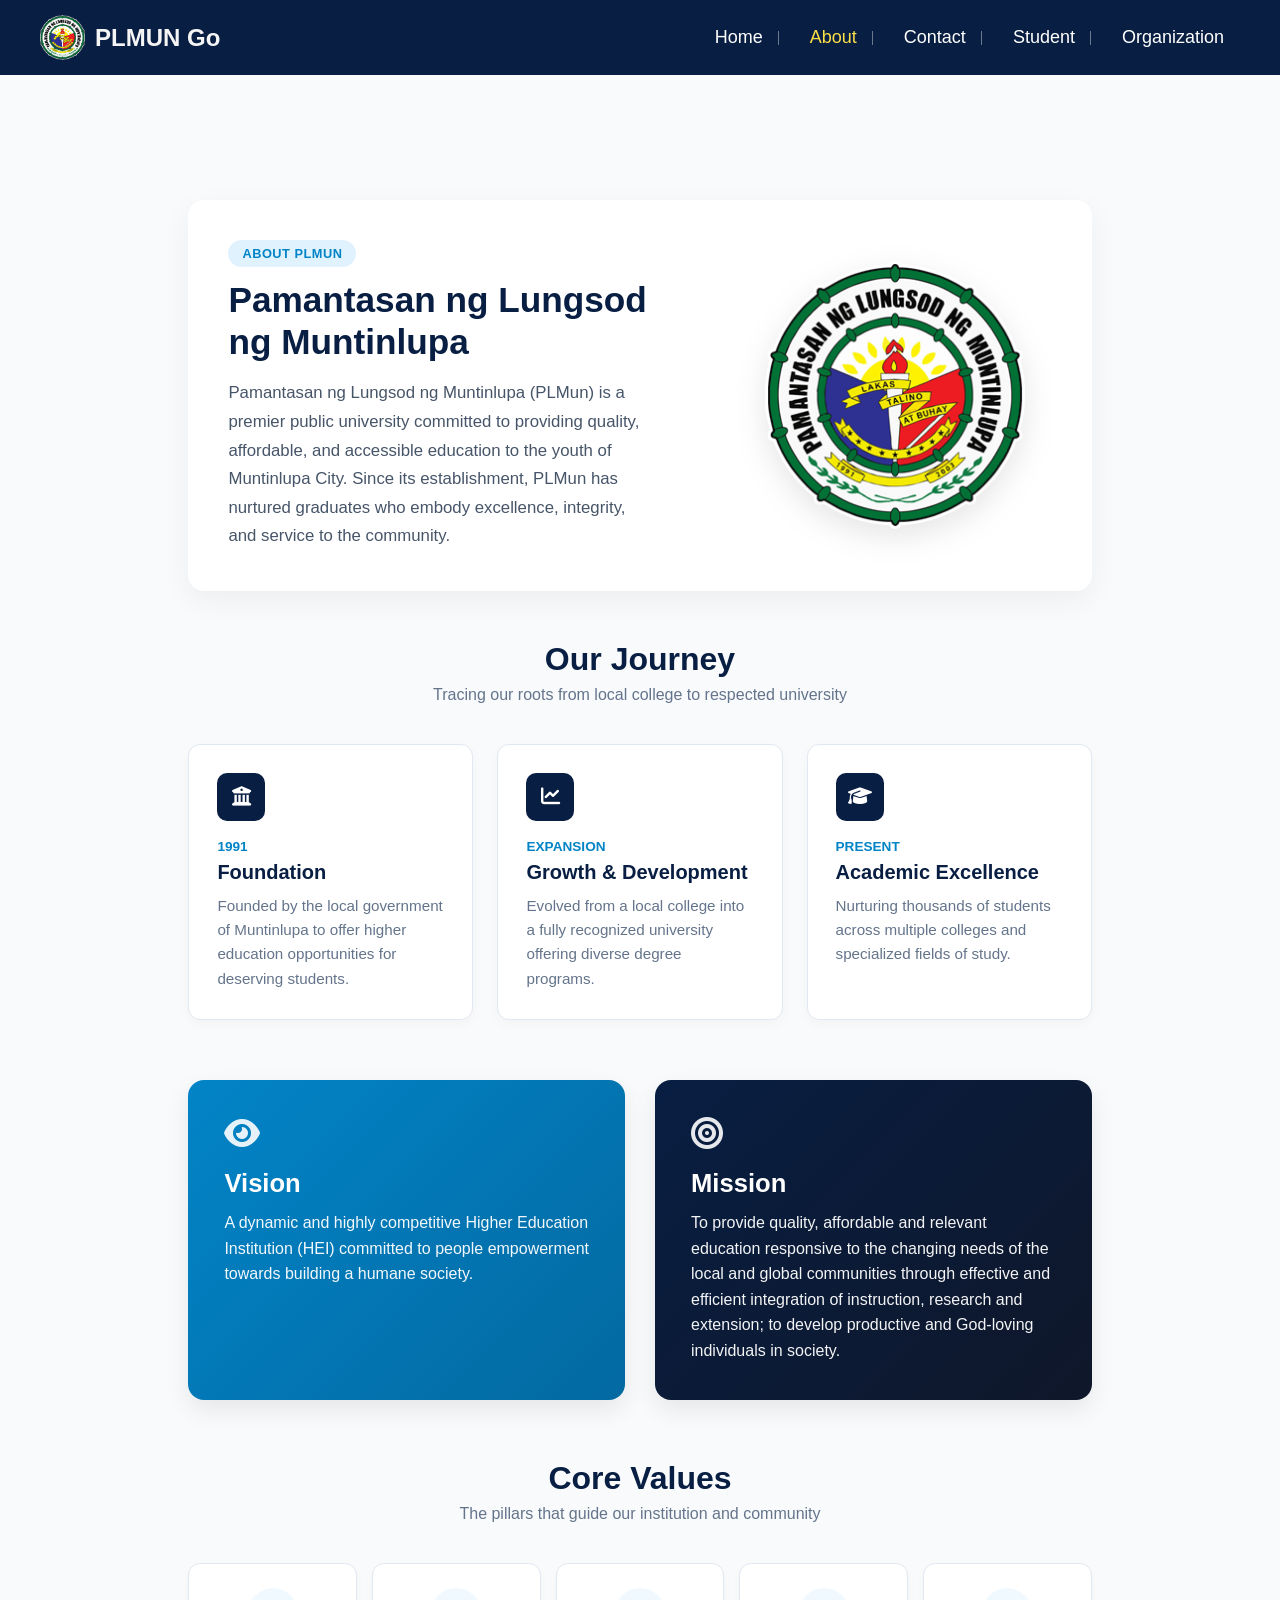
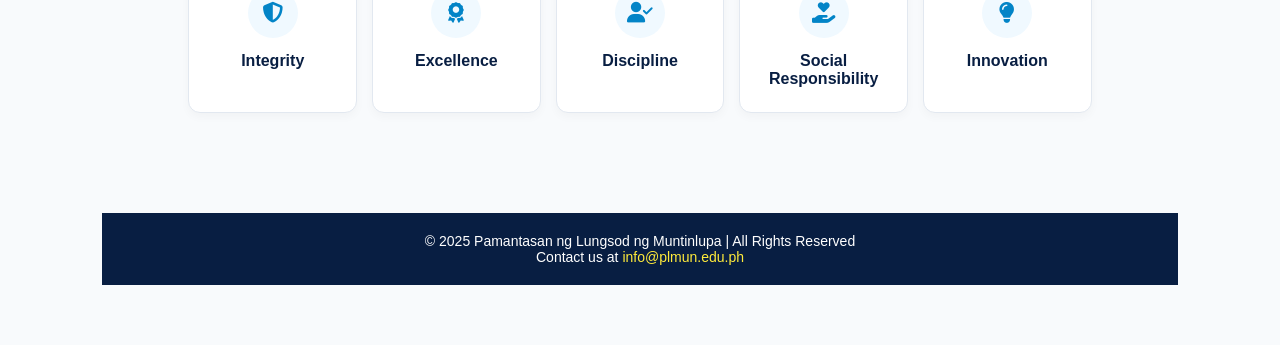
==== commit 1bfcd4d8: "Initial commit" ====
--- a/PLMUN Go/about.html
+++ b/PLMUN Go/about.html
@@ -8,7 +8,7 @@
   <!-- FontAwesome Icons for modern visuals -->
   <link rel="stylesheet" href="https://cdnjs.cloudflare.com/ajax/libs/font-awesome/6.4.0/css/all.min.css">
 </head>
-<body class="student">
+<body class="about-page">
   <div class="container">
     <div class="wrapper">
 
@@ -19,6 +19,7 @@
           <h1>PLMUN Go</h1>
         </div>
 
+        <!-- Hamburger Menu -->
         <div class="nav-toggle">
           <span></span>
           <span></span>
--- a/PLMUN Go/style.css
+++ b/PLMUN Go/style.css
@@ -42,7 +42,7 @@
   padding: 15px 40px;
   background-color: #081e42;
   z-index: 1000;
-  transition: all s ease;
+  transition: background 0.3s ease, box-shadow 0.3s ease;
 }
 
 /* NAVBAR WHEN SCROLLED */
@@ -54,6 +54,10 @@
         rgba(47, 75, 114, 0.15) 100%
     );
 
+       .top-nav.scrolled .nav-toggle span {
+     background: #081e42;
+   }
+
     backdrop-filter: blur(14px);
     -webkit-backdrop-filter: blur(14px);
 
@@ -78,15 +82,6 @@
 
 
 .top-nav {
-  background-color: #081e42;
-}
-
-body.about .top-nav,
-body.contact .top-nav,
-body.student .top-nav,
-body.organization .top-nav,
-body.services .top-nav,
-body.campusmap .top-nav {
   background-color: #081e42;
 }
 
@@ -547,71 +542,236 @@
 }
 
 /* CONTACT PAGE */
-body.contact {
-  background-color: #ffffff;
-}
-
-.content {
-  max-width: 600px;
-  margin: 100px auto;
+.contact-page {
+  padding: 100px 8% 60px;
+  background-color: #f8fafc;
+}
+
+/* --- Hero Banner --- */
+.contact-hero {
+  background: linear-gradient(135deg, #081e42 0%, #1e3a8a 60%, #0284c7 100%);
+  color: #ffffff;
+  padding: 45px 40px;
+  border-radius: 20px;
+  box-shadow: 0 15px 35px rgba(8, 30, 66, 0.15);
+  margin-bottom: 40px;
+}
+
+.contact-tag {
+  display: inline-block;
+  background: rgba(255, 255, 255, 0.15);
+  backdrop-filter: blur(8px);
+  padding: 6px 14px;
+  border-radius: 30px;
+  font-size: 0.78rem;
+  font-weight: 700;
+  letter-spacing: 1px;
+  margin-bottom: 16px;
+  color: #fde047;
+}
+
+.contact-hero h1 {
+  font-size: 2.4rem;
+  margin-bottom: 12px;
+}
+
+.contact-hero p {
+  font-size: 1.05rem;
+  line-height: 1.7;
+  max-width: 700px;
+  opacity: 0.92;
+}
+
+/* --- Two-column layout --- */
+.contact-grid {
+  display: grid;
+  grid-template-columns: 0.8fr 1.2fr;
+  gap: 24px;
+  align-items: start;
+  margin-bottom: 40px;
+}
+
+/* --- Info cards --- */
+.contact-info {
+  display: flex;
+  flex-direction: column;
+  gap: 16px;
+}
+
+.info-card {
   background: #ffffff;
-  padding: 40px;
+  padding: 22px 24px;
+  border-radius: 16px;
+  border: 1px solid #e2e8f0;
+  box-shadow: 0 4px 12px rgba(0, 0, 0, 0.03);
+  display: flex;
+  gap: 16px;
+  align-items: flex-start;
+  transition: transform 0.3s ease, border-color 0.3s ease;
+}
+
+.info-card:hover {
+  transform: translateY(-4px);
+  border-color: #0284c7;
+}
+
+.info-icon {
+  width: 48px;
+  height: 48px;
+  border-radius: 12px;
+  display: flex;
+  align-items: center;
+  justify-content: center;
+  font-size: 1.2rem;
+  flex-shrink: 0;
+}
+
+.info-icon.blue { background: #e0f2fe; color: #0284c7; }
+.info-icon.green { background: #dcfce7; color: #16a34a; }
+.info-icon.purple { background: #f3e8ff; color: #9333ea; }
+
+.info-card h3 {
+  font-size: 1.05rem;
+  color: #081e42;
+  margin-bottom: 4px;
+}
+
+.info-card p {
+  font-size: 0.92rem;
+  color: #64748b;
+  line-height: 1.55;
+}
+
+.info-card a {
+  color: #0284c7;
+  text-decoration: none;
+  font-weight: 600;
+}
+
+.info-card a:hover {
+  text-decoration: underline;
+}
+
+.contact-form-card {
+  background: #ffffff;
+  padding: 32px;
+  border-radius: 18px;
+  border: 1px solid #e2e8f0;
+  box-shadow: 0 8px 25px rgba(0, 0, 0, 0.05);
+}
+
+.form-card-header {
+  margin-bottom: 22px;
+}
+
+.form-card-header h2 {
+  font-size: 1.5rem;
+  color: #081e42;
+  display: flex;
+  align-items: center;
+  gap: 10px;
+}
+
+.form-card-header p {
+  color: #64748b;
+  font-size: 0.95rem;
+  margin-top: 4px;
+}
+
+.form-group {
+  display: flex;
+  flex-direction: column;
+  gap: 6px;
+}
+
+.contact-form-card label {
+  font-weight: 600;
+  font-size: 0.9rem;
+  color: #081e42;
+}
+
+.contact-form-card input,
+.contact-form-card textarea {
+  width: 100%;
+  padding: 12px 14px;
+  border: 1px solid #e2e8f0;
   border-radius: 10px;
-  box-shadow: 0 4px 15px rgba(0, 0, 0, 0.1);
-}
-
-.content h1 {
-  color: #081e42;
-  margin-bottom: 10px;
-  text-align: center;
-}
-
-.content p {
-  text-align: center;
-  margin-bottom: 25px;
-  color: #444;
-}
-
-form {
-  display: flex;
-  flex-direction: column;
-  gap: 15px;
-}
-
-label {
-  font-weight: 500;
-  color: #222;
-}
-
-input,
-textarea {
-  width: 100%;
-  padding: 10px 12px;
-  border: 1px solid #ccc;
-  border-radius: 6px;
-  font-size: 15px;
-  transition: border 0.3s;
-}
-
-input:focus,
-textarea:focus {
-  border-color: #004225;
+  background: #f8fafc;
+  font-size: 0.95rem;
+  color: #0f172a;
+  transition: border-color 0.3s ease, box-shadow 0.3s ease, background 0.3s ease;
+}
+
+.contact-form-card textarea {
+  resize: vertical;
+  min-height: 120px;
+}
+
+.contact-form-card input:focus,
+.contact-form-card textarea:focus {
   outline: none;
-}
-
-button {
-  background-color: #081e42;
-  color: white;
-  border: none;
-  padding: 12px;
-  border-radius: 6px;
-  font-size: 16px;
-  cursor: pointer;
-  transition: background 0.3s;
-}
-
-button:hover {
-  background-color: #ebf2c0;
+  background: #ffffff;
+  border-color: #0284c7;
+  box-shadow: 0 0 0 3px rgba(2, 132, 199, 0.15);
+}
+
+.contact-form-card .contact-submit {
+  display: inline-flex;
+  align-items: center;
+  justify-content: center;
+  gap: 10px;
+  background: #0284c7;
+  color: #ffffff;
+  padding: 13px 24px;
+  border-radius: 10px;
+  font-size: 1rem;
+  font-weight: 600;
+  align-self: flex-start;
+  transition: background 0.3s ease, transform 0.2s ease;
+}
+
+.contact-form-card .contact-submit:hover {
+  background: #0369a1;
+  color: #ffffff;
+  transform: translateY(-2px);
+}
+
+/* Success / error message (shown by script.js) */
+.contact-form-card .form-status {
+  display: none;
+  margin-top: 16px;
+  padding: 12px 16px;
+  background: #f8fafc;
+  border: 1px solid #e2e8f0;
+  border-radius: 10px;
+  color: #16a34a;
+  font-weight: 600;
+  font-size: 0.95rem;
+}
+
+/* --- Responsive --- */
+@media (max-width: 900px) {
+  .contact-grid {
+    grid-template-columns: 1fr;
+  }
+}
+
+@media (max-width: 600px) {
+  .contact-hero {
+    padding: 32px 24px;
+  }
+
+  .contact-hero h1 {
+    font-size: 1.9rem;
+  }
+
+  .contact-form-card {
+    padding: 24px 20px;
+  }
+
+  .contact-form-card .contact-submit {
+    width: 100%;
+  }
 }
 
 /* RESPONSIVE FIXES */
@@ -2948,4 +3108,609 @@
 .ai-card-wrapper::after {
   bottom: 25px;
   left: 30px;
-}+}
+
+/* === STudent 4 SLideshow === */
+
+.auto-slideshow {
+  --slide-time: 2s;                          
+  --total-time: calc(var(--slide-time) * 4); 
+
+  position: relative;
+  width: 100%;
+  height: 380px;
+  margin: 0 0 30px;    
+  border-radius: 20px;
+  overflow: hidden;
+  background: #081e42;
+  box-shadow: 0 8px 25px rgba(0, 0, 0, 0.1);
+}
+
+.auto-slide {
+  position: absolute;
+  inset: 0;
+  opacity: 0;
+  animation: slideFade var(--total-time) infinite;
+}
+
+.auto-slide:nth-child(1) { animation-delay: calc(var(--slide-time) * 0); }
+.auto-slide:nth-child(2) { animation-delay: calc(var(--slide-time) * 1); }
+.auto-slide:nth-child(3) { animation-delay: calc(var(--slide-time) * 2); }
+.auto-slide:nth-child(4) { animation-delay: calc(var(--slide-time) * 3); }
+
+.auto-slide img {
+  width: 100%;
+  height: 100%;
+  object-fit: cover;
+  display: block;
+  animation: slideZoom var(--total-time) infinite;
+  animation-delay: inherit;
+}
+
+
+.auto-caption {
+  position: absolute;
+  left: 0;
+  right: 0;
+  bottom: 0;
+  padding: 70px 30px 52px;   
+  background: linear-gradient(to top, rgba(8, 30, 66, 0.9) 0%, transparent 100%);
+}
+
+.auto-caption span {
+  display: inline-block;
+  color: #ffffff;
+  font-size: 1.4rem;
+  font-weight: 700;
+  letter-spacing: 0.5px;
+  padding-left: 14px;
+  border-left: 4px solid #fde047;
+  text-shadow: 0 2px 8px rgba(0, 0, 0, 0.4);
+}
+
+
+.auto-dots {
+  position: absolute;
+  bottom: 16px;
+  left: 50%;
+  transform: translateX(-50%);
+  display: flex;
+  gap: 10px;
+  pointer-events: none;
+  z-index: 5;
+}
+
+.auto-dots span {
+  width: 9px;
+  height: 9px;
+  border-radius: 50%;
+  background: rgba(255, 255, 255, 0.45);
+  animation: dotActive var(--total-time) infinite;
+}
+
+.auto-dots span:nth-child(1) { animation-delay: calc(var(--slide-time) * 0); }
+.auto-dots span:nth-child(2) { animation-delay: calc(var(--slide-time) * 1); }
+.auto-dots span:nth-child(3) { animation-delay: calc(var(--slide-time) * 2); }
+.auto-dots span:nth-child(4) { animation-delay: calc(var(--slide-time) * 3); }
+
+
+@keyframes slideFade {
+  0%   { opacity: 0; }
+  6%   { opacity: 1; }
+  25%  { opacity: 1; }
+  31%  { opacity: 0; }
+  100% { opacity: 0; }
+}
+
+
+@keyframes slideZoom {
+  0%   { transform: scale(1); }
+  31%  { transform: scale(1.06); }
+  100% { transform: scale(1.06); }
+}
+
+@keyframes dotActive {
+  0%, 25%   { background: #fde047; transform: scale(1.3); }
+  31%, 100% { background: rgba(255, 255, 255, 0.45); transform: scale(1); }
+}
+
+
+.auto-slideshow:hover .auto-slide,
+.auto-slideshow:hover .auto-slide img,
+.auto-slideshow:hover .auto-dots span {
+  animation-play-state: paused;
+}
+
+@media (max-width: 768px) {
+  .auto-slideshow {
+    height: 240px;
+    margin-bottom: 50px;
+  }
+  .auto-caption {
+    padding: 50px 18px 42px;
+  }
+  .auto-caption span {
+    font-size: 1.05rem;
+  }
+}
+
+
+@media (prefers-reduced-motion: reduce) {
+  .auto-slide,
+  .auto-slide img,
+  .auto-dots span {
+    animation: none;
+  }
+  .auto-slide:first-child {
+    opacity: 1;
+  }
+}
+
+/* === HOME HERO === */
+
+html {
+  scroll-behavior: smooth;
+}
+
+#ask,
+#campus-map {
+  scroll-margin-top: 80px; /* keeps the section title clear of the fixed nav */
+}
+
+.home-hero {
+  background-image:
+    linear-gradient(rgba(8, 30, 66, 0.6), rgba(8, 30, 66, 0.75)),
+    url('images/plmun.png');
+  background-size: cover;
+  background-position: center;
+  min-height: 440px;
+  padding: 110px 20px 60px;   /* top padding clears the fixed navbar */
+  display: flex;
+  align-items: center;
+  justify-content: center;
+  text-align: center;
+  color: #ffffff;
+}
+
+.home-hero-content {
+  max-width: 800px;
+}
+
+.home-hero-tag {
+  display: inline-block;
+  background: rgba(255, 255, 255, 0.15);
+  backdrop-filter: blur(8px);
+  padding: 6px 16px;
+  border-radius: 30px;
+  font-size: 0.78rem;
+  font-weight: 700;
+  letter-spacing: 1px;
+  color: #fde047;
+  margin-bottom: 16px;
+}
+
+.home-hero-content h1 {
+  font-size: 3.2rem;
+  margin-bottom: 10px;
+}
+
+.home-hero-content p {
+  font-size: 1.15rem;
+  line-height: 1.6;
+}
+
+.home-hero-actions {
+  display: flex;
+  flex-wrap: wrap;
+  justify-content: center;
+  gap: 14px;
+  margin-top: 28px;
+}
+
+.hero-btn {
+  display: inline-flex;
+  align-items: center;
+  gap: 8px;
+  padding: 12px 24px;
+  border-radius: 30px;
+  font-size: 0.95rem;
+  font-weight: 600;
+  text-decoration: none;
+  transition: transform 0.2s ease, background 0.3s ease, color 0.3s ease;
+}
+
+.hero-btn.primary {
+  background: #fde047;
+  color: #081e42;
+}
+
+.hero-btn.primary:hover {
+  background: #facc15;
+  transform: translateY(-2px);
+}
+
+.hero-btn.ghost {
+  border: 2px solid rgba(255, 255, 255, 0.6);
+  color: #ffffff;
+}
+
+.hero-btn.ghost:hover {
+  background: rgba(255, 255, 255, 0.15);
+  transform: translateY(-2px);
+}
+
+/* --- Link bar under the hero --- */
+.home-link-bar {
+  background-color: #081e42;
+  display: flex;
+  justify-content: center;
+  flex-wrap: wrap;
+  gap: 40px;
+  padding: 15px 0;
+}
+
+.home-link-bar a {
+  color: #ffffff;
+  text-decoration: none;
+  font-size: 18px;
+  font-weight: 500;
+  transition: color 0.3s;
+}
+
+.home-link-bar a:hover {
+  color: #ffd700;
+}
+
+@media (max-width: 768px) {
+  .home-hero {
+    min-height: 360px;
+    padding: 100px 16px 40px;
+  }
+
+  .home-hero-content h1 {
+    font-size: 2.1rem;
+  }
+
+  .home-hero-content p {
+    font-size: 1rem;
+  }
+
+  .home-link-bar {
+    flex-wrap: nowrap;
+    justify-content: space-between;
+    overflow-x: auto;
+    padding: 10px 15px;
+    gap: 10px;
+  }
+
+  .home-link-bar a {
+    flex: 0 0 auto;
+    font-size: 10px;
+    white-space: nowrap;
+  }
+
+  .home-link-bar::-webkit-scrollbar {
+    display: none;
+  }
+}
+
+/* === CENTER THE CAMPUS MAP === */
+
+.map-wrapper-card {
+  text-align: center;
+}
+
+.map-popup {
+  text-align: left; /* keeps popup text left-aligned */
+}
+
+/* === OFFICE DIRECTORY UPGRADE === */
+
+/* Used by the search to hide non-matching items */
+.dir-hidden {
+  display: none !important;
+}
+
+/* --- Search bar --- */
+.directory-search {
+  position: relative;
+  max-width: 560px;
+  margin: 0 auto 30px;
+  display: flex;
+  align-items: center;
+}
+
+.directory-search > i {
+  position: absolute;
+  left: 18px;
+  color: #64748b;
+  pointer-events: none;
+}
+
+.directory-search input {
+  width: 100%;
+  padding: 14px 46px;
+  border: 1px solid #e2e8f0;
+  border-radius: 30px;
+  background: #ffffff;
+  font-size: 0.95rem;
+  color: #0f172a;
+  box-shadow: 0 4px 12px rgba(0, 0, 0, 0.04);
+  transition: border-color 0.3s ease, box-shadow 0.3s ease;
+}
+
+.directory-search input:focus {
+  outline: none;
+  border-color: #0284c7;
+  box-shadow: 0 0 0 3px rgba(2, 132, 199, 0.15);
+}
+
+.directory-search .directory-clear {
+  position: absolute;
+  right: 10px;
+  width: 30px;
+  height: 30px;
+  padding: 0;
+  border-radius: 50%;
+  background: transparent;
+  color: #94a3b8;
+  font-size: 1rem;
+  display: flex;
+  align-items: center;
+  justify-content: center;
+}
+
+.directory-search .directory-clear[hidden] {
+  display: none;
+}
+
+.directory-search .directory-clear:hover {
+  background: #f1f5f9;
+  color: #0f172a;
+}
+
+/* --- Building cards --- */
+.building-card {
+  transition: border-color 0.3s ease, box-shadow 0.3s ease;
+}
+
+.building-card:hover {
+  border-color: #bfdbfe;
+}
+
+.building-card.active {
+  border-color: #0284c7;
+  box-shadow: 0 8px 22px rgba(2, 132, 199, 0.12);
+}
+
+.building-card .building-header:hover,
+.building-card.active .building-header {
+  background: #f0f9ff;
+}
+
+.building-count {
+  margin-left: auto;
+  margin-right: 12px;
+  font-size: 0.72rem;
+  font-weight: 600;
+  color: #64748b;
+  background: #f1f5f9;
+  padding: 3px 10px;
+  border-radius: 20px;
+  white-space: nowrap;
+}
+
+.building-card.active .building-count {
+  background: #e0f2fe;
+  color: #0284c7;
+}
+
+/* Smooth open */
+.building-card.active .building-content {
+  animation: dirOpen 0.3s ease;
+}
+
+@keyframes dirOpen {
+  from {
+    opacity: 0;
+    transform: translateY(-8px);
+  }
+  to {
+    opacity: 1;
+    transform: none;
+  }
+}
+
+/* --- Floors: +/- indicator --- */
+.building-content summary {
+  display: flex;
+  justify-content: space-between;
+  align-items: center;
+}
+
+.building-content summary::after {
+  content: '+';
+  font-weight: 700;
+  color: #0284c7;
+}
+
+.building-content details[open] summary::after {
+  content: '\2013';
+}
+
+/* --- Nested list (Heroes Hall) --- */
+.building-content li > ul {
+  margin: 8px 0 4px 14px;
+}
+
+.building-content li > ul li {
+  font-size: 14px;
+  color: #555;
+}
+
+/* --- Empty search result --- */
+.directory-empty {
+  text-align: center;
+  color: #64748b;
+  padding: 30px 10px;
+  font-size: 0.95rem;
+}
+
+.directory-empty[hidden] {
+  display: none;
+}
+
+@media (max-width: 480px) {
+  .building-count {
+    display: none;
+  }
+}
+
+/* Single Frame Slider Container, campus life photos */
+.single-slider-wrapper {
+  display: flex;
+  justify-content: center;
+  align-items: center;
+  width: 100%;
+  padding: 20px 0;
+}
+
+.single-slider-container {
+  position: relative;
+  width: 100%;
+  max-width: 750px;
+  height: 450px;
+  margin: 0 auto;
+  border-radius: 20px;
+  overflow: hidden;
+  box-shadow: 0 15px 35px rgba(0, 0, 0, 0.25);
+  border: 3px solid #fff;
+  background-color: #000;
+}
+
+/* Base style for all slides: hidden to the right */
+.single-slide {
+  position: absolute;
+  top: 0;
+  left: 0;
+  width: 100%;
+  height: 100%;
+  transform: translateX(100%);
+  transition: transform 0.6s ease-in-out;
+  will-change: transform;
+}
+
+.single-slide img {
+  width: 100%;
+  height: 100%;
+  object-fit: cover;
+}
+
+/* Active slide stays centered */
+.single-slide.active {
+  transform: translateX(0);
+  z-index: 2;
+}
+
+/* Previous slide slides out to the left */
+.single-slide.prev {
+  transform: translateX(-100%);
+  z-index: 1;
+}
+
+/* Dots Indicator Overlay */
+.slider-dots {
+  position: absolute;
+  bottom: 15px;
+  left: 50%;
+  transform: translateX(-50%);
+  display: flex;
+  gap: 8px;
+  z-index: 10;
+  background: rgba(0, 0, 0, 0.5);
+  backdrop-filter: blur(6px);
+  padding: 6px 14px;
+  border-radius: 20px;
+}
+
+.slider-dots .dot {
+  width: 8px;
+  height: 8px;
+  border-radius: 50%;
+  background: rgba(255, 255, 255, 0.4);
+  transition: all 0.3s ease;
+}
+
+.slider-dots .dot.active {
+  width: 24px;
+  border-radius: 10px;
+  background: #fff;
+}
+
+/* --- Mobile Navigation Dropdown Fix --- */
+@media screen and (max-width: 768px) {
+  /* Hide standard links by default on mobile */
+  .nav-links {
+    position: absolute;
+    top: 70px;
+    left: 0;
+    width: 100%;
+    background-color: #ffffff; /* Or your nav background color */
+    flex-direction: column;
+    align-items: center;
+    gap: 15px;
+    padding: 20px 0;
+    box-shadow: 0 10px 20px rgba(0, 0, 0, 0.1);
+    
+    /* Hidden state */
+    display: none; 
+  }
+
+  /* When JavaScript adds the 'active' class, show the menu */
+  .nav-links.active {
+    display: flex;
+  }
+
+  /* Make sure hamburger toggle is clickable */
+  .nav-toggle {
+    display: flex;
+    flex-direction: column;
+    gap: 5px;
+    cursor: pointer;
+  }
+}
+
+/* On desktop screens, make sure links show normally */
+@media screen and (min-width: 769px) {
+  .nav-links {
+    display: flex !important;
+  }
+  .nav-toggle {
+    display: none;
+  }
+}
+
+/* --- OVERRIDE FOR CORE VALUES 5-CARD ROW --- */
+@media screen and (min-width: 769px) {
+  .values-section .values-grid {
+    display: flex !important;
+    flex-direction: row !important;
+    flex-wrap: nowrap !important;
+    justify-content: space-between !important;
+    align-items: stretch !important;
+    gap: 15px !important;
+    width: 100% !important;
+    max-width: 1200px !important;
+    margin: 0 auto !important;
+    box-sizing: border-box !important;
+  }
+
+  .values-section .values-grid .value-card {
+    flex: 1 1 0px !important;
+    width: 0 !important;
+    min-width: 0 !important;
+    max-width: none !important;
+    margin: 0 !important;
+    box-sizing: border-box !important;
+  }
+}
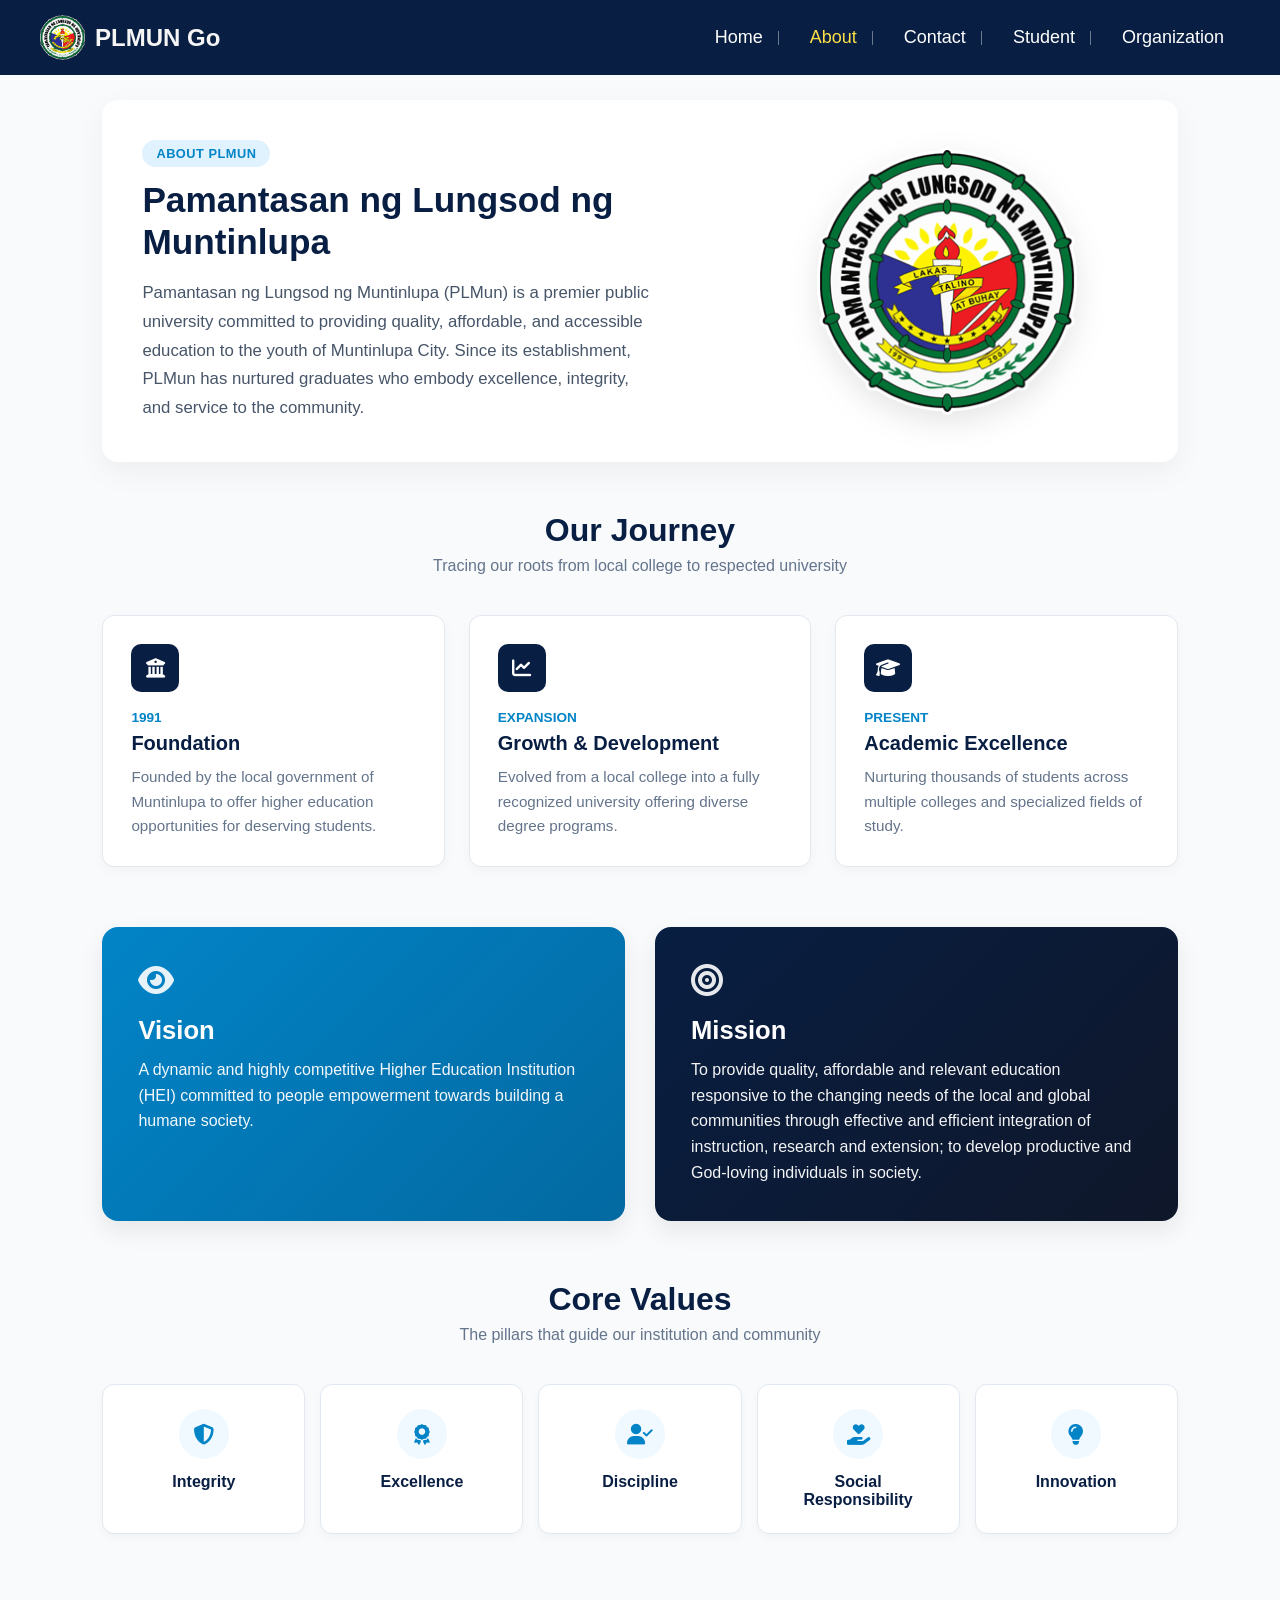
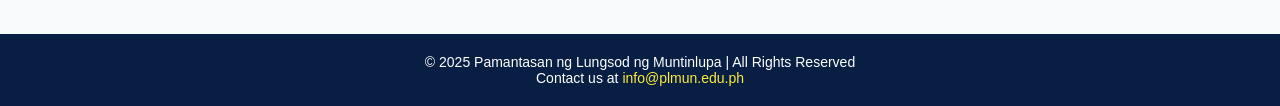
==== commit 4dee199f: "Initil commit" ====
--- a/PLMUN Go/about.html
+++ b/PLMUN Go/about.html
@@ -155,13 +155,5 @@
   
 
   <script src="script.js"></script>
-  <script>
-    const navToggle = document.querySelector('.nav-toggle');
-    const navLinks = document.querySelector('.nav-links');
-
-    navToggle.addEventListener('click', () => {
-      navLinks.classList.toggle('active');
-    });
-  </script>
 </body>
 </html>
--- a/PLMUN Go/style.css
+++ b/PLMUN Go/style.css
@@ -54,15 +54,16 @@
         rgba(47, 75, 114, 0.15) 100%
     );
 
-       .top-nav.scrolled .nav-toggle span {
-     background: #081e42;
-   }
-
     backdrop-filter: blur(14px);
     -webkit-backdrop-filter: blur(14px);
 
     border-bottom: 1px solid rgba(255, 255, 255, 0.25);
     box-shadow: 0 4px 18px rgba(8, 30, 66, 0.08);
+}
+
+/* HAMBURGER BARS WHEN SCROLLED (dark, so they stay visible on the light bar) */
+.top-nav.scrolled .nav-toggle span {
+  background: #081e42;
 }
 
 /* LOGO TEXT */
@@ -3714,3 +3715,117 @@
     box-sizing: border-box !important;
   }
 }
+
+/* ==========================================================================
+   PHONE FIXES
+   Kept at the very end of the file so they win over the older rules above:
+   1. hamburger dropdown looks the same on every page
+   2. home page stats sit in one row under the Admissions/Programs bar
+   3. About and Organization pages fit a phone screen properly
+   ========================================================================== */
+
+/* About page: the about-page class sits on <body> AND <main>, so the page
+   padding was applied twice (inset footer, extra gap). Only <main> needs it. */
+body.about-page {
+  padding: 0;
+}
+
+@media (max-width: 768px) {
+
+  /* --- 1. Hamburger dropdown: same navy panel on every page, scrolled or not --- */
+  .top-nav .nav-links {
+    top: 100%;
+    background-color: #081e42;
+    align-items: stretch;
+    text-align: center;
+    gap: 0;
+    padding: 0;
+    box-shadow: 0 10px 20px rgba(0, 0, 0, 0.2);
+  }
+
+  .top-nav .nav-links a,
+  .top-nav.scrolled .nav-links a {
+    margin: 0;
+    padding: 11px 20px;
+    font-size: 15px;
+    color: #ffffff;
+    border-top: 1px solid rgba(255, 255, 255, 0.08);
+  }
+
+  .top-nav .nav-links a:hover,
+  .top-nav .nav-links a.active,
+  .top-nav.scrolled .nav-links a.active {
+    color: #fde047;
+  }
+
+  /* the small vertical divider lines belong to the desktop bar only */
+  .top-nav .nav-links a::after {
+    display: none;
+  }
+
+  /* --- 2. Home page: the 4 stats stay in a single row --- */
+  .stats-ribbon {
+    grid-template-columns: repeat(4, 1fr);
+    gap: 4px;
+    padding: 20px 8px;
+  }
+
+  .stat-box {
+    padding: 4px 2px;
+  }
+
+  .stat-box i {
+    font-size: 1.15rem;
+    margin-bottom: 6px;
+  }
+
+  .stat-num {
+    font-size: clamp(0.85rem, 4vw, 1.1rem);
+  }
+
+  .stat-label {
+    font-size: clamp(0.58rem, 2.6vw, 0.7rem);
+    line-height: 1.25;
+  }
+
+  /* --- 3a. About page --- */
+  .about-hero {
+    padding: 28px 22px;
+    gap: 24px;
+  }
+
+  .hero-text h2 {
+    font-size: 1.7rem;
+  }
+
+  .section-header h2 {
+    font-size: 1.6rem;
+  }
+
+  .mv-card {
+    padding: 28px 24px;
+  }
+}
+
+/* --- 3b. Organization page: the photo had a 580px minimum height on phones --- */
+@media (max-width: 992px) {
+  .org-image-pane {
+    height: 320px;
+    min-height: 0;
+  }
+}
+
+@media (max-width: 600px) {
+  .org-image-pane {
+    height: 240px;
+    padding: 16px;
+  }
+
+  .org-header-block h1 {
+    font-size: 1.8rem;
+  }
+
+  .org-card {
+    padding: 22px 20px;
+  }
+}
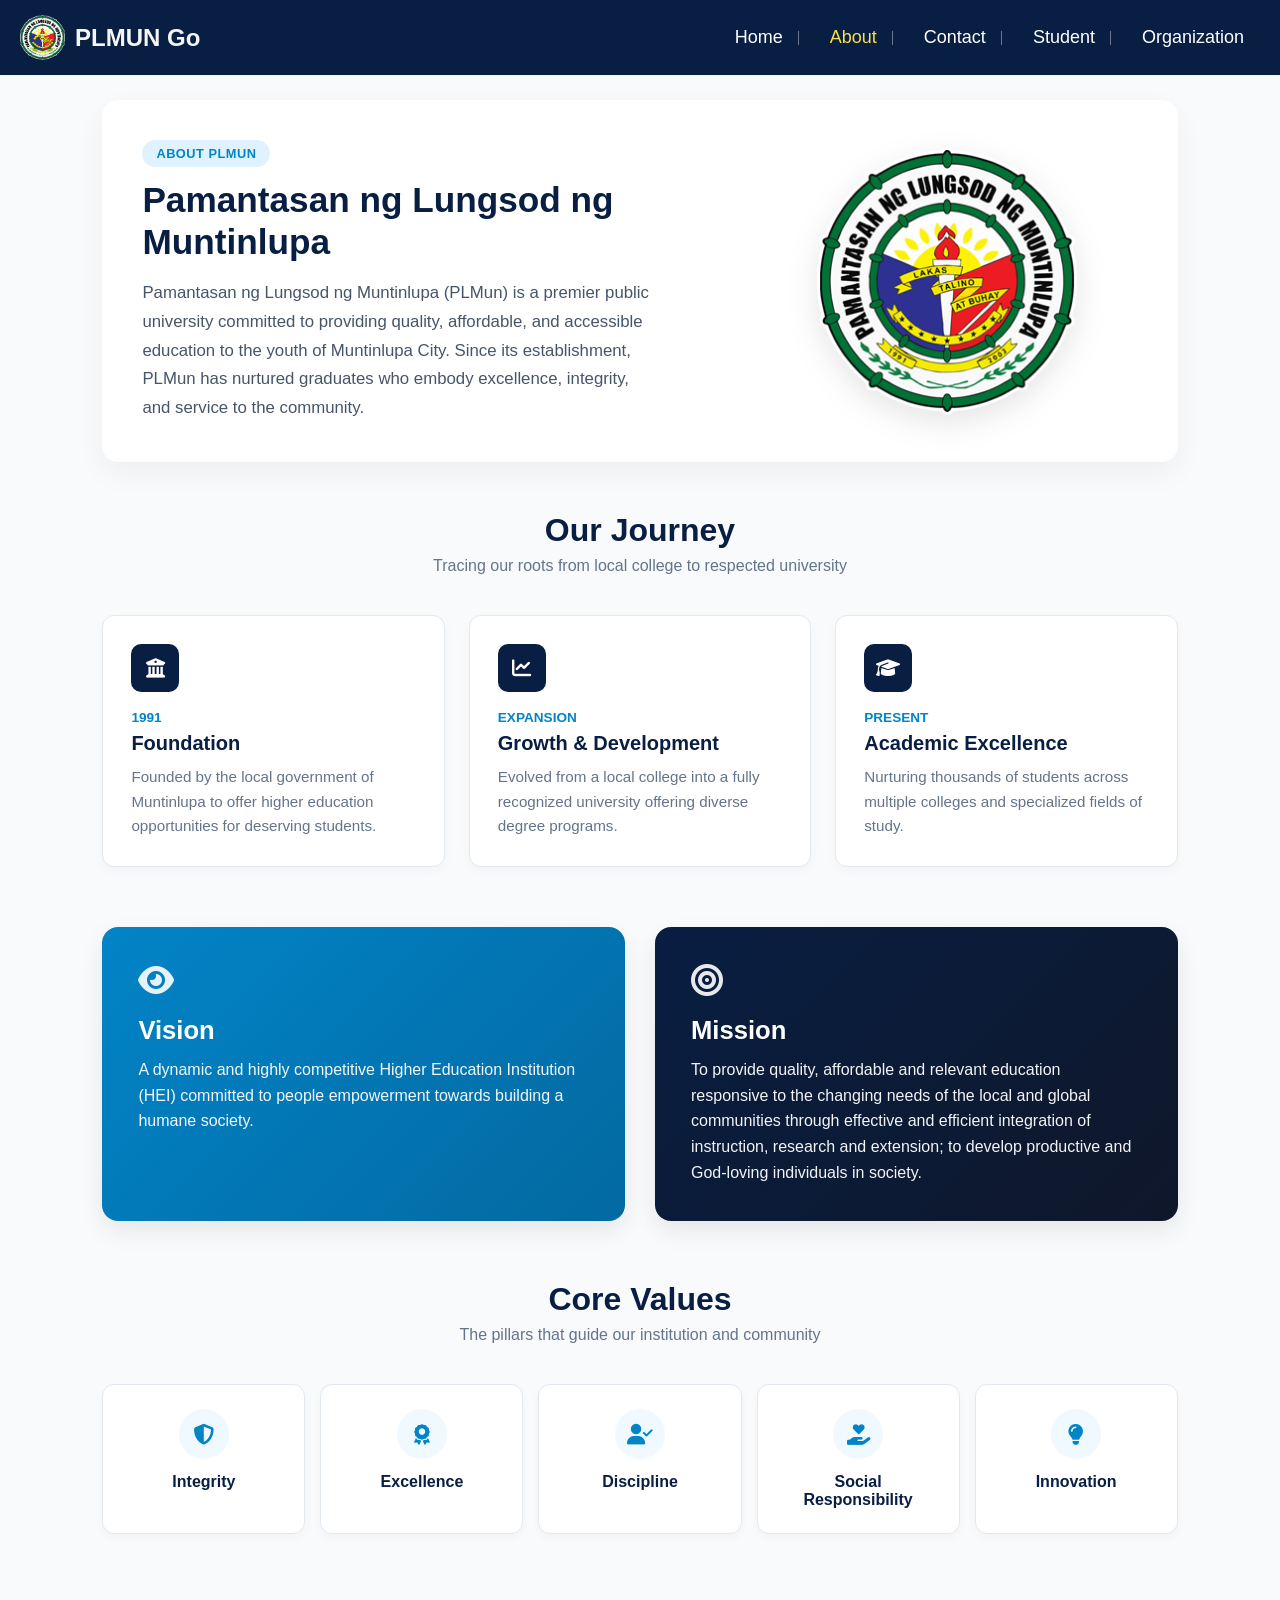
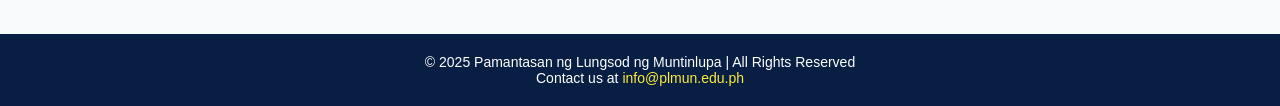
==== commit b26ddeed: "Logo" ====
--- a/PLMUN Go/about.html
+++ b/PLMUN Go/about.html
@@ -5,6 +5,7 @@
   <meta name="viewport" content="width=device-width, initial-scale=1.0">
   <title>About | PLMUN GO</title>
   <link rel="stylesheet" href="style.css">
+     <link rel="icon" type="image/png" href="images/plmunlogo.png">
   <!-- FontAwesome Icons for modern visuals -->
   <link rel="stylesheet" href="https://cdnjs.cloudflare.com/ajax/libs/font-awesome/6.4.0/css/all.min.css">
 </head>
--- a/PLMUN Go/style.css
+++ b/PLMUN Go/style.css
@@ -30,7 +30,6 @@
   background: #fff;
 }
 
-/* TOP NAV */
 .top-nav {
   position: fixed;
   top: 0;
@@ -39,13 +38,12 @@
   display: flex;
   justify-content: space-between;
   align-items: center;
-  padding: 15px 40px;
+  padding: 15px 20px; /* Reduced from 40px to 20px to move elements closer to the edges */
   background-color: #081e42;
   z-index: 1000;
   transition: background 0.3s ease, box-shadow 0.3s ease;
 }
 
-/* NAVBAR WHEN SCROLLED */
 .top-nav.scrolled {
     background: linear-gradient(
         to bottom,
@@ -57,7 +55,7 @@
     backdrop-filter: blur(14px);
     -webkit-backdrop-filter: blur(14px);
 
-    border-bottom: 1px solid rgba(255, 255, 255, 0.25);
+    /* border-bottom removed here */
     box-shadow: 0 4px 18px rgba(8, 30, 66, 0.08);
 }
 
@@ -117,19 +115,36 @@
   color: #ffd700;
 }
 
-/* Hamburger toggle for mobile */
 .nav-toggle {
   display: none;
   flex-direction: column;
+  gap: 6px; 
   cursor: pointer;
+  z-index: 1001;
 }
 
 .nav-toggle span {
+  display: block;
   height: 3px;
   width: 25px;
   background: white;
-  margin: 4px 0;
   border-radius: 2px;
+  margin: 0; /* Clears any lingering margins that break the X alignment */
+  transition: all 0.3s ease-in-out;
+  transform-origin: center; /* Forces the rotation to pivot exactly in the middle */
+}
+
+/* Transforms the 3 lines into an "X" */
+.nav-toggle.active span:nth-child(1) {
+  transform: translateY(8px) rotate(45deg);
+}
+
+.nav-toggle.active span:nth-child(2) {
+  opacity: 0; 
+}
+
+.nav-toggle.active span:nth-child(3) {
+  transform: translateY(-8px) rotate(-45deg);
 }
 
 @media (max-width: 768px) {
@@ -240,30 +255,26 @@
   width: 100%;
 }*/
 
-
 @media (max-width: 768px) {
   .lower-nav {
     display: flex;
-    flex-wrap: nowrap;         /* Never wrap */
-    justify-content: space-between; /* Spread evenly */
-    overflow-x: auto;          /* Allow horizontal scroll if needed */
+    justify-content: center; 
+    flex-wrap: wrap;         
     padding: 10px 15px;
-    gap: 10px;
+    gap: 15px;               
   }
 
   .lower-nav a {
-    flex: 0 0 auto;            /* Prevent shrinking */
-    font-size: 10px;           /* Adjust font for mobile */
-    white-space: nowrap;        /* Prevent text from breaking */
-    margin: 0;                  /* Remove extra margin */
-  }
-
-  /* Optional: hide scrollbar for cleaner look */
+    flex: 0 0 auto;
+    font-size: 14px; /* Increased text size */
+    white-space: nowrap;
+    margin: 0;
+  }
+
   .lower-nav::-webkit-scrollbar {
     display: none;
   }
 }
-
 
 /* ABOUT SECTION */
 .about {
@@ -330,6 +341,11 @@
   z-index: 999;
 }
 
+.map-popup.popup-left {
+  left: auto;
+  transform: translateX(calc(-100% - 30px)); /* Pulls the box entirely to the left of the pin */
+}
+
 .map-popup img {
   width: 100%;
   height: auto;
@@ -376,7 +392,7 @@
   margin-bottom: 18px;
   font-weight: 700;
   color: #081e42;
-  text-align: left;
+  text-align: center;
 }
 
 /* 4. Directory Grid layout alignment */
@@ -682,14 +698,17 @@
 .form-group {
   display: flex;
   flex-direction: column;
-  gap: 6px;
+  gap: 10px; /* Increases the vertical space between the label and its input box */
+  margin-bottom: 20px; /* Adds clear separation before the next label begins */
 }
 
 .contact-form-card label {
   font-weight: 600;
-  font-size: 0.9rem;
-  color: #081e42;
-}
+  font-size: 0.95rem; /* Slightly larger text for better readability */
+  color: #081e42;
+  letter-spacing: 0.5px; /* Adds a subtle horizontal gap between the letters */
+}
+/* ---------- */
 
 .contact-form-card input,
 .contact-form-card textarea {
@@ -704,8 +723,8 @@
 }
 
 .contact-form-card textarea {
-  resize: vertical;
-  min-height: 120px;
+  resize: none; /* This removes the adjustable corner handle entirely */
+  min-height: 160px; /* Increases the default height so the box is already spacious */
 }
 
 .contact-form-card input:focus,
@@ -1730,7 +1749,7 @@
   background: rgba(15, 23, 42, 0.95);
   backdrop-filter: blur(8px);
   border-top: 1px solid rgba(255,255,255,0.1);
-  overflow-x: auto;
+  overflow-x: hidden; /* Changed from auto to hidden */
 }
 
 .sub-link {
@@ -3377,17 +3396,18 @@
   }
 
   .home-link-bar {
-    flex-wrap: nowrap;
-    justify-content: space-between;
-    overflow-x: auto;
+    display: flex;
+    justify-content: center; 
+    flex-wrap: wrap;         
     padding: 10px 15px;
-    gap: 10px;
+    gap: 15px;               
   }
 
   .home-link-bar a {
     flex: 0 0 auto;
-    font-size: 10px;
+    font-size: 14px; /* Increased text size */
     white-space: nowrap;
+    margin: 0;
   }
 
   .home-link-bar::-webkit-scrollbar {
@@ -3828,4 +3848,149 @@
   .org-card {
     padding: 22px 20px;
   }
+}
+
+@media (max-width: 768px) {
+  /* Shrink the logo image */
+  .logo-icon {
+    width: 34px; /* Reduced from the desktop 45px */
+    height: 34px;
+  }
+
+  /* Shrink the PLMUN Go text */
+  .top-nav h1 {
+    font-size: 25px; /* Adjust this value if you want it slightly larger or smaller */
+  }
+}
+
+
+
+/* ==========================================================================
+   ADMISSIONS / PROGRAMS / NEWS / CAMPUS LIFE: header and tab bar styled like
+   the home page.
+   Photos are NOT touched here: the banner photo and its dark overlay stay
+   exactly as set in .sub-nav-hero further up.
+   ========================================================================== */
+
+/* Header text: same size and colour as the home hero */
+.hero-overlay-text h1 {
+  font-size: 3.2rem;
+  margin-bottom: 10px;
+}
+
+.hero-overlay-text p {
+  color: #ffffff;
+  font-size: 1.15rem;
+  line-height: 1.6;
+  margin-top: 0;
+}
+
+/* Tab bar: same as the home link bar (navy, white centred links, gold on hover) */
+.sub-nav-bar {
+  background-color: #081e42;
+  backdrop-filter: none;
+  border-top: none;
+  flex-wrap: wrap;
+  gap: 40px;
+  padding: 15px 0;
+}
+
+.sub-link {
+  color: #ffffff;
+  padding: 0 0 4px;
+  font-size: 18px;
+  font-weight: 500;
+  background: none;
+  border-bottom: 2px solid transparent;
+  white-space: nowrap;
+}
+
+.sub-link:hover {
+  color: #ffd700;
+  background: none;
+  border-bottom-color: transparent;
+}
+
+/* the page you are on: gold text only, no underline (same as the home bar) */
+.sub-link.active,
+.sub-link.active:hover {
+  color: #ffd700;
+  background: none;
+  border-bottom-color: transparent;
+}
+
+/* Intro blocks: same white card and heading size on all four pages */
+.news-intro,
+.cl-intro {
+  background: #ffffff;
+  padding: 30px;
+  border-radius: 16px;
+  border: 1px solid #e2e8f0;
+  margin-bottom: 40px;
+  box-shadow: 0 4px 12px rgba(0, 0, 0, 0.02);
+}
+
+.adm-intro h2,
+.prog-intro h2,
+.news-intro h2,
+.cl-intro h2 {
+  font-size: 1.6rem;
+  margin-bottom: 8px;
+}
+
+.news-intro p,
+.cl-intro p {
+  margin-top: 0;
+  font-size: 1rem;
+  line-height: 1.6;
+}
+
+@media (max-width: 768px) {
+
+  /* Hamburger: bigger tap area (the negative margin keeps the bars where they were) */
+  .nav-toggle {
+    padding: 12px;
+    margin: -12px;
+    touch-action: manipulation;
+  }
+
+  /* same sizes as the home hero on phones */
+  .hero-overlay-text h1 {
+    font-size: 2.1rem;
+  }
+
+  .hero-overlay-text p {
+    font-size: 1rem;
+  }
+
+  /* same as the home link bar on phones */
+  .sub-nav-bar {
+    justify-content: center;
+    gap: 15px;
+    padding: 10px 15px;
+  }
+
+  .sub-link {
+    flex: 0 0 auto;
+    font-size: 14px;
+    padding: 0 0 3px;
+  }
+}
+
+@media (max-width: 480px) {
+  /* room for a two-line subtitle, so the tab bar sits in the same place on every page */
+  .hero-overlay-text p {
+    min-height: 3.2em;
+  }
+}
+
+@media (max-width: 360px) {
+  .sub-nav-bar {
+    gap: 10px;
+    padding: 10px 8px;
+  }
+
+  .sub-link {
+    font-size: 13px;
+  }
 }
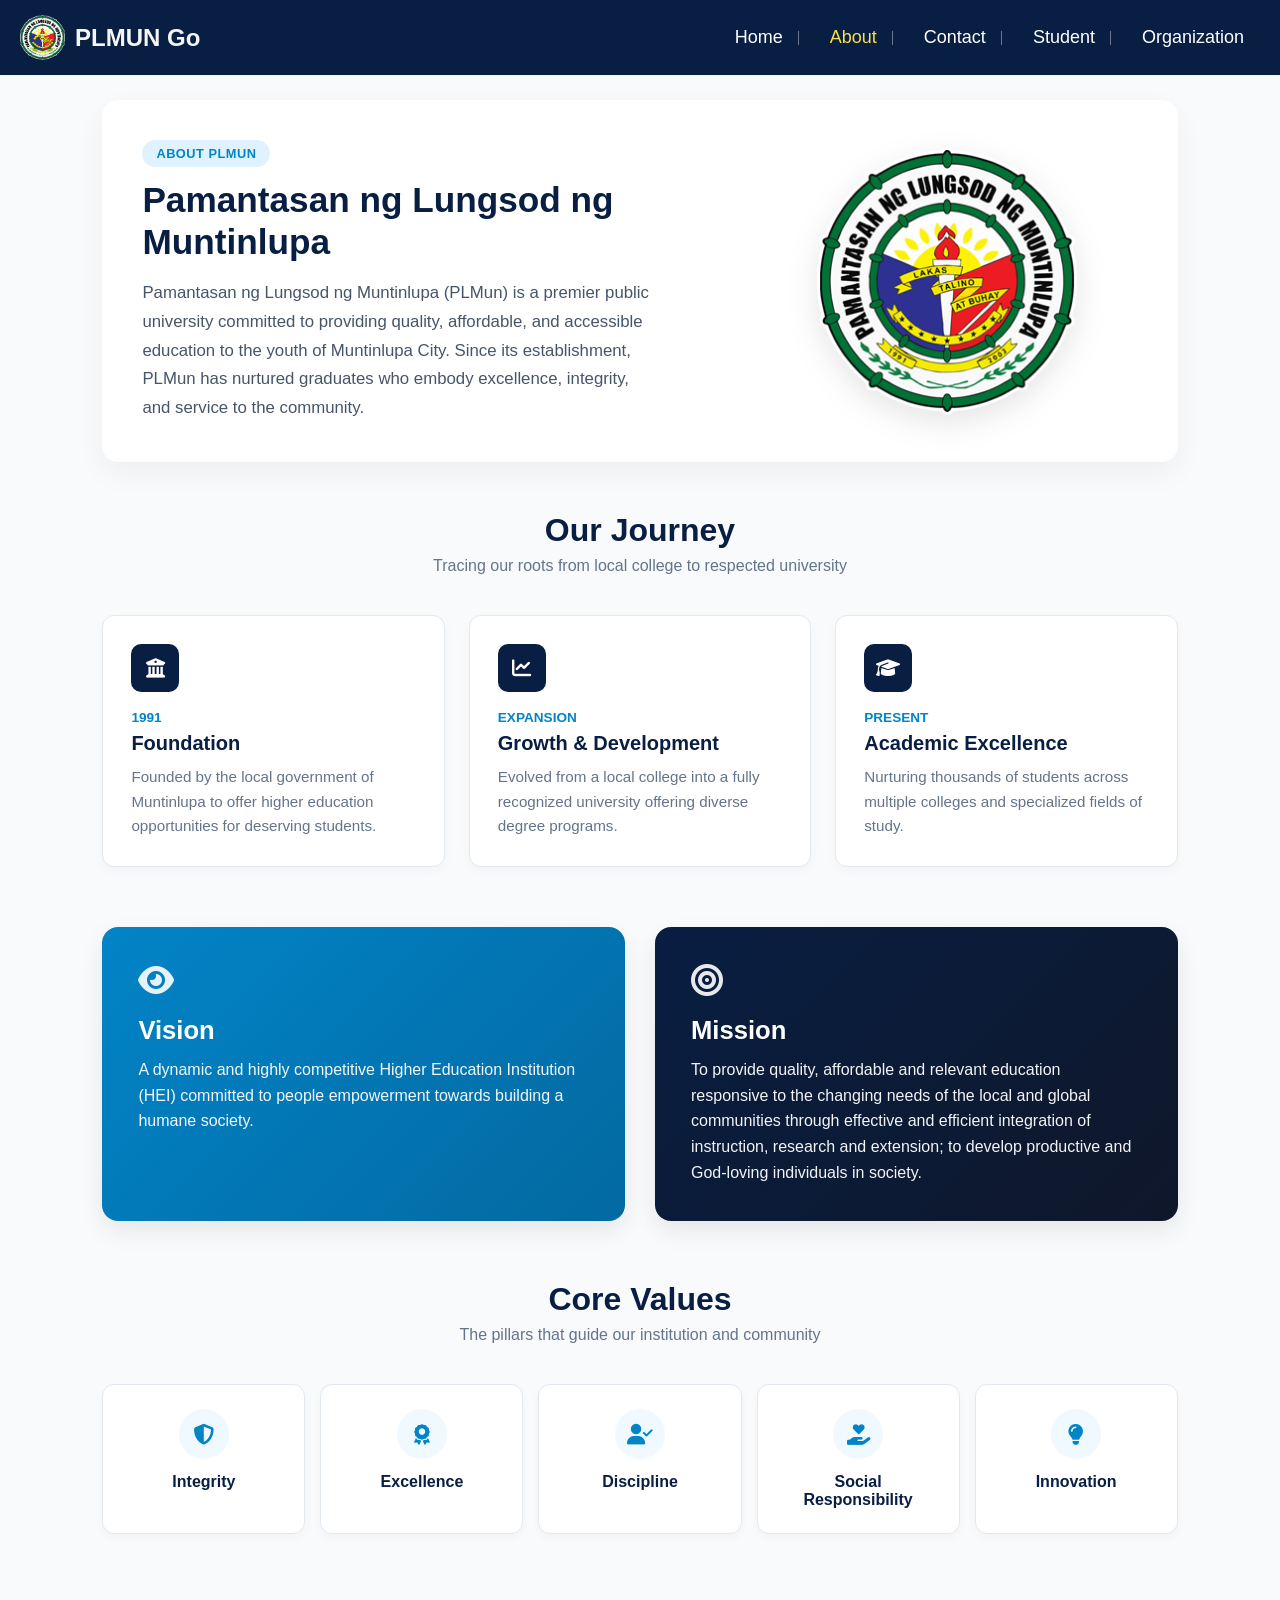
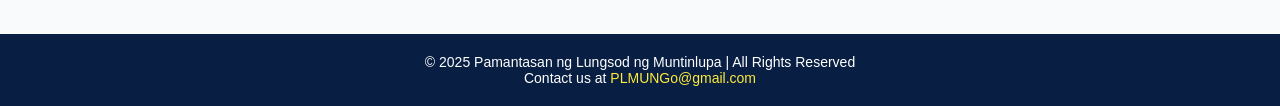
==== commit 49417453: "Mailing" ====
--- a/PLMUN Go/about.html
+++ b/PLMUN Go/about.html
@@ -148,7 +148,7 @@
       <!-- Footer -->
       <footer>
         <p>© 2025 Pamantasan ng Lungsod ng Muntinlupa | All Rights Reserved</p>
-        <p>Contact us at <a href="mailto:info@plmun.edu.ph">info@plmun.edu.ph</a></p>
+        <p>Contact us at <a href="https://mail.google.com/mail/?view=cm&fs=1&to=plmungo081028@gmail.com" target="_blank">PLMUNGo@gmail.com</a></p>
       </footer>
 
     </div> <!-- end .wrapper -->
--- a/PLMUN Go/style.css
+++ b/PLMUN Go/style.css
@@ -708,7 +708,6 @@
   color: #081e42;
   letter-spacing: 0.5px; /* Adds a subtle horizontal gap between the letters */
 }
-/* ---------- */
 
 .contact-form-card input,
 .contact-form-card textarea {
